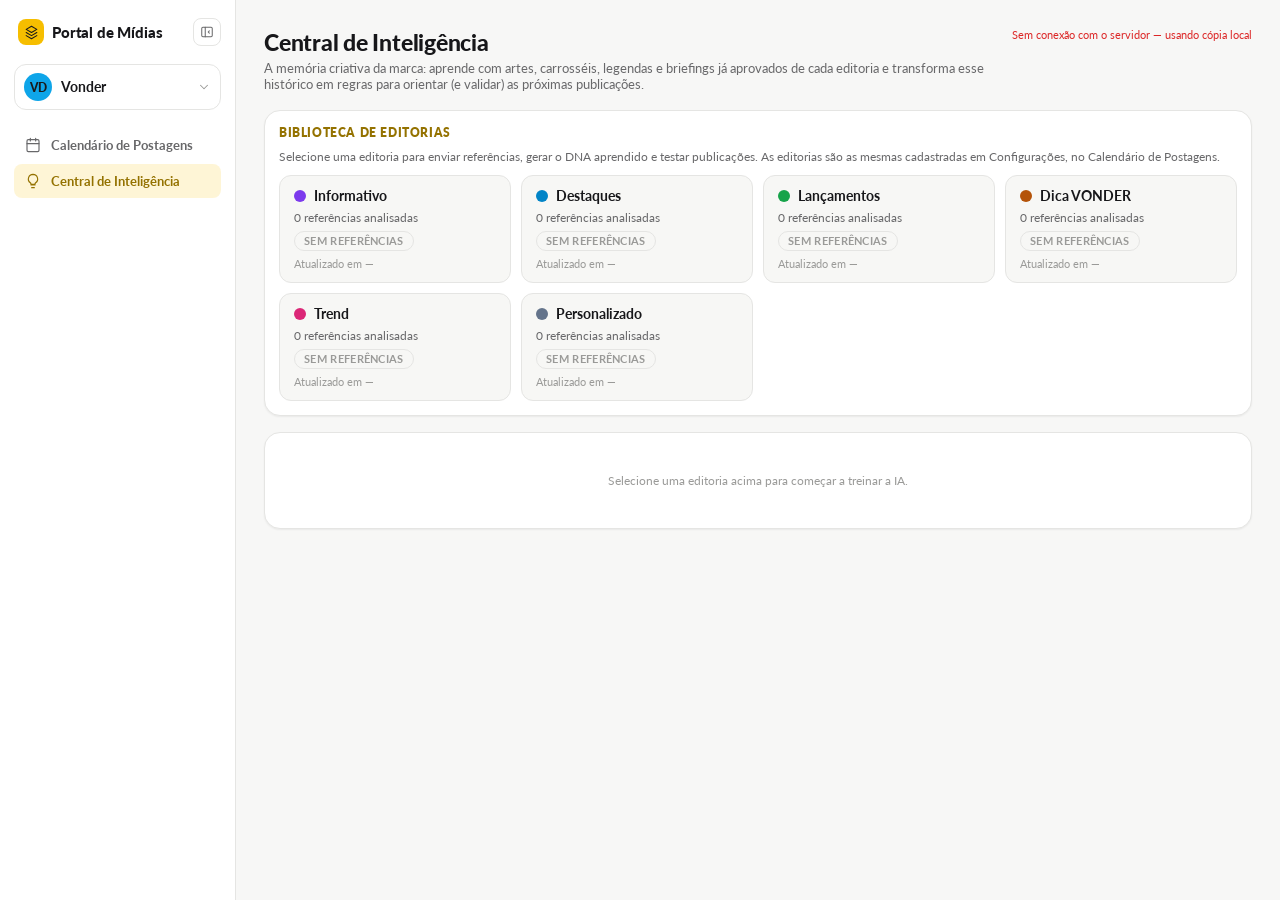
==== intelligence-center.html @ db75c8e6 "Add files via upload" ====
<!doctype html>
<html lang="pt-BR">
<head>
  <meta charset="utf-8" />
  <meta name="viewport" content="width=device-width,initial-scale=1" />
  <title>Central de Inteligência — Calendário de Postagens</title>
  <link rel="preconnect" href="https://fonts.googleapis.com">
  <link rel="preconnect" href="https://fonts.gstatic.com" crossorigin>
  <link href="https://fonts.googleapis.com/css2?family=Lato:ital,wght@0,400;0,700;0,900;1,400&display=swap" rel="stylesheet">
  <link rel="stylesheet" href="styles.css" />
</head>
<body>
  <div class="portal-shell">
    <!-- Menu do portal (navegação entre ferramentas + seletor de marca), montado por portal-shell.js -->
    <aside class="portal-sidebar" id="portalSidebar"></aside>
    <div class="portal-main">
  <div class="container">

    <div class="page-header">
      <div>
        <h1>Central de Inteligência</h1>
        <p class="page-subtitle">A memória criativa da marca: aprende com artes, carrosséis, legendas e briefings já aprovados de cada editoria e transforma esse histórico em regras para orientar (e validar) as próximas publicações.</p>
      </div>
      <div class="page-header-actions">
        <span id="syncStatus" class="sync-status" title="Estado da sincronização com o servidor"></span>
      </div>
    </div>

    <!-- 1. Biblioteca de Editorias -->
    <div class="card" style="margin-bottom:16px">
      <h3 class="fg-label" style="margin:0 0 12px">Biblioteca de Editorias</h3>
      <div class="bg-section-desc" style="margin-bottom:10px">Selecione uma editoria para enviar referências, gerar o DNA aprendido e testar publicações. As editorias são as mesmas cadastradas em Configurações, no Calendário de Postagens.</div>
      <div id="editoriaLibraryGrid" class="intel-editoria-grid"></div>
    </div>

    <!-- Workspace da editoria selecionada: treinamento (2), DNA (3) e validação (5) -->
    <div class="card bg-layout-card">
      <div id="intelWorkspaceEmpty" class="bg-empty" style="padding:40px 16px;text-align:center">Selecione uma editoria acima para começar a treinar a IA.</div>

      <div id="intelWorkspaceBody" style="display:none">
        <div class="intel-workspace-header">
          <h2 id="intelWorkspaceTitle" class="intel-workspace-title"></h2>
          <span id="intelWorkspaceStatus" class="intel-status-pill"></span>
        </div>

        <div class="bg-layout">
          <div class="settings-sidebar" role="tablist">
            <button type="button" class="settings-nav-btn active" data-panel="intelPanelTraining">Área de treinamento</button>
            <button type="button" class="settings-nav-btn" data-panel="intelPanelDna">DNA da editoria</button>
            <button type="button" class="settings-nav-btn" data-panel="intelPanelTest">Testar publicação</button>
          </div>

          <div class="settings-content">

            <!-- 2. Área de treinamento -->
            <div class="settings-panel active" id="intelPanelTraining">

              <div class="form-group">
                <h3 class="fg-label">Artes, carrosséis e vídeos de referência</h3>
                <div class="bg-section-desc">Envie artes finais aprovadas e carrosséis já publicados desta editoria. Marque os padrões que se aplicam a este lote — a IA usa essas marcações (e a proporção da imagem) para identificar as regras visuais.</div>
                <div class="bg-add-form">
                  <div class="bg-add-form-row">
                    <select id="intelVisualFormat">
                      <option value="Feed único">Feed único</option>
                      <option value="Carrossel">Carrossel</option>
                      <option value="Stories">Stories</option>
                      <option value="Reels/Vídeo">Reels/Vídeo</option>
                    </select>
                  </div>
                  <div style="display:flex;gap:8px;flex-wrap:wrap">
                    <label class="chip"><input type="checkbox" id="intelTagRealUse" /> Produto em uso real</label>
                    <label class="chip"><input type="checkbox" id="intelTagLowText" /> Pouco texto na peça</label>
                    <label class="chip"><input type="checkbox" id="intelTagCta" /> CTA visível na arte</label>
                    <label class="chip"><input type="checkbox" id="intelTagRecurring" /> Elemento recorrente (moldura/selo)</label>
                  </div>
                  <label class="icon-picker-upload-btn" id="intelVisualUploadBtn">
                    <span id="intelVisualUploadBtnText">Selecionar imagens/vídeos (pode escolher vários de uma vez)</span>
                    <input type="file" id="intelVisualUploadInput" accept="image/*,video/*" multiple style="display:none" />
                  </label>
                </div>
                <div id="intelVisualsList" class="bg-list"></div>
              </div>

              <div class="form-group">
                <h3 class="fg-label">Legendas utilizadas</h3>
                <div class="bg-section-desc">Cole legendas de publicações já feitas nesta editoria — quanto mais legendas, mais precisos ficam o tom de voz e a estrutura identificados.</div>
                <div class="bg-add-form">
                  <textarea id="intelCaptionInput" rows="3" placeholder="Cole o texto de uma legenda já publicada..."></textarea>
                  <div style="display:flex;justify-content:flex-end"><button type="button" id="intelCaptionAdd" class="btn small">+ Adicionar legenda</button></div>
                </div>
                <div id="intelCaptionsList" class="bg-list"></div>
              </div>

              <div class="form-group">
                <h3 class="fg-label">Briefings anteriores</h3>
                <div class="bg-section-desc">Cole o texto de um briefing já usado e/ou anexe o arquivo (PDF, doc...). Máx. 15 MB por arquivo.</div>
                <div class="bg-add-form">
                  <textarea id="intelBriefingInput" rows="3" placeholder="Cole o texto do briefing (opcional se for só anexar o arquivo)"></textarea>
                  <div style="display:flex;justify-content:space-between;gap:8px;align-items:center">
                    <label class="icon-picker-upload-btn" style="margin:0;flex:1" id="intelBriefingUploadBtn">
                      <span id="intelBriefingUploadBtnText">Anexar arquivo (opcional)</span>
                      <input type="file" id="intelBriefingUploadInput" style="display:none" />
                    </label>
                    <button type="button" id="intelBriefingAdd" class="btn small" style="flex-shrink:0">+ Adicionar briefing</button>
                  </div>
                </div>
                <div id="intelBriefingsList" class="bg-list"></div>
              </div>

              <div class="form-group">
                <h3 class="fg-label">Produtos e campanhas associados</h3>
                <div class="bg-section-desc">Contexto de produtos, linhas ou campanhas que costumam aparecer nesta editoria (opcional — usado só como referência, não entra na análise automática).</div>
                <textarea id="intelProductsNotes" rows="3" placeholder="Ex: Linha Profissional, campanha de lançamento X..."></textarea>
              </div>

              <div style="display:flex;justify-content:flex-end;gap:12px;align-items:center;flex-wrap:wrap">
                <div id="intelAnalyzeHint" style="font-size:11.5px;color:var(--text-faint)"></div>
                <button type="button" id="intelAnalyzeBtn" class="btn">Analisar referências</button>
              </div>

            </div>

            <!-- 3. DNA da Editoria -->
            <div class="settings-panel" id="intelPanelDna">
              <div id="intelDnaEmpty" class="bg-empty">Ainda não analisado. Vá em "Área de treinamento", envie referências e clique em "Analisar referências".</div>
              <div id="intelDnaContent" style="display:none">
                <div style="font-size:11.5px;color:var(--text-faint);margin:-4px 0 14px" id="intelDnaMeta"></div>

                <div class="form-group">
                  <h3 class="fg-label">Regras visuais identificadas</h3>
                  <ul id="intelDnaVisualRules" class="intel-rule-list"></ul>
                </div>
                <div class="form-group">
                  <h3 class="fg-label">Regras de conteúdo identificadas</h3>
                  <ul id="intelDnaContentRules" class="intel-rule-list"></ul>
                </div>
                <div class="form-group">
                  <h3 class="fg-label">Estrutura recomendada</h3>
                  <ol id="intelDnaStructure" class="intel-rule-list intel-rule-list--ordered"></ol>
                </div>
                <div class="form-group">
                  <h3 class="fg-label">Palavras e termos</h3>
                  <div class="bg-quick-insert-row"><span class="bg-quick-insert-label">Recorrentes</span><span id="intelDnaWords"></span></div>
                  <div class="bg-quick-insert-row" style="margin-top:8px"><span class="bg-quick-insert-label">CTAs identificados</span><span id="intelDnaCtas"></span></div>
                </div>
              </div>
            </div>

            <!-- 5. Validação inteligente -->
            <div class="settings-panel" id="intelPanelTest">
              <div class="form-group">
                <h3 class="fg-label">Testar uma publicação</h3>
                <div class="bg-section-desc">Cole um rascunho de título/legenda para ver o quanto ele adere ao DNA já identificado desta editoria.</div>
                <label>Título</label>
                <input type="text" id="intelTestTitle" placeholder="Título da publicação" />
                <label class="field-gap">Texto/legenda</label>
                <textarea id="intelTestCaption" rows="6" placeholder="Cole aqui o texto da publicação a validar"></textarea>
                <div style="display:flex;justify-content:flex-end;margin-top:10px"><button type="button" id="intelTestBtn" class="btn">Analisar publicação</button></div>
              </div>
              <div id="intelTestResult"></div>
            </div>

          </div>
        </div>
      </div>
    </div>

  </div>
    </div>
  </div>

  <script src="portal-shell.js"></script>
  <script src="intelligence-data.js"></script>
  <script src="intelligence-center.js"></script>
</body>
</html>
---- styles.css ----
/* Tokens de design: cores, raios e sombras reutilizados por todos os componentes abaixo */
    :root{
      --bg:#f7f7f6;--card:#ffffff;--muted:#68686a;--accent:#F6BE00;--accent-ink:#1a1a1a;--text:#17171a;
      --border:#e5e5e3;--border-strong:#d3d3d0;--surface-muted:#f7f7f5;--accent-weak:rgba(246,190,0,.16);--text-faint:#9a9a98;
      --white:#ffffff;--accent-hover:#d9a600;--on-accent:#1a1a1a;
      --danger:#dc2626;--danger-bg:#fef2f2;--danger-bg-strong:#fee2e2;--danger-border:#fecaca;
      --success:#16a34a;--success-bg:#f0fdf4;--success-border:#bbf7d0;
      --backdrop:rgba(15,15,13,.5);
      --radius-sm:8px;--radius-md:12px;--radius-lg:16px;
      --shadow-sm:0 1px 2px rgba(15,15,13,.06);--shadow-md:0 6px 16px rgba(15,15,13,.08);--shadow-lg:0 20px 40px rgba(15,15,13,.16);
      --event-shadow:0 1px 3px rgba(15,15,13,.10),0 1px 2px rgba(15,15,13,.06);--event-shadow-hover:0 10px 22px rgba(15,15,13,.14),0 2px 6px rgba(15,15,13,.08);
      --base-font-family:'Lato',Segoe UI,Arial,sans-serif;
      /* altura padrão compartilhada por inputs de texto/data/número, selects, o seletor de cor e
         botões (tamanho normal) — garante que fiquem alinhados quando aparecem lado a lado, como
         em "Nova rede" (campo + cor + Adicionar) */
      --control-h:38px;
    }
    /* Modo escuro: os mesmos tokens, com os fundos claros trocados por tons de preto/cinza
       e o roxo de acento trocado por amarelo (base #F6BE00). Ativado via [data-theme="dark"]
       na tag <html>, alternado pelo botão de tema e persistido pelo JS. */
    :root[data-theme="dark"]{
      --bg:#121214;--card:#1c1d22;--muted:#9aa1ac;--accent:#F6BE00;--accent-ink:#F6BE00;--text:#f1f2f4;
      --border:#2c2d33;--border-strong:#3d3e46;--surface-muted:#202126;--accent-weak:rgba(246,190,0,.16);--text-faint:#6b7280;
      --accent-hover:#d9a600;--on-accent:#1a1a1a;
      --danger:#f87171;--danger-bg:#3a1518;--danger-bg-strong:#4a1a1e;--danger-border:#5c2328;
      --success:#4ade80;--success-bg:#142a1c;--success-border:#1f4b2c;
      --backdrop:rgba(0,0,0,.65);
      --shadow-sm:0 1px 2px rgba(0,0,0,.25);--shadow-md:0 6px 16px rgba(0,0,0,.35);--shadow-lg:0 20px 40px rgba(0,0,0,.5);
      --event-shadow:0 1px 3px rgba(0,0,0,.35),0 1px 2px rgba(0,0,0,.25);--event-shadow-hover:0 10px 24px rgba(0,0,0,.5),0 2px 6px rgba(0,0,0,.35);
    }
    /* Reset global e layout base da página */
    *{box-sizing:border-box}
    body{font-family:var(--base-font-family);background:var(--bg);margin:0;padding:0;color:var(--text);-webkit-font-smoothing:antialiased;transition:background .2s,color .2s}
    .container{max-width:1900px;margin:0 auto}

    /* Shell do portal: sidebar fixa à esquerda (menu de ferramentas + seletor de marca,
       montados por portal-shell.js) + área de conteúdo da ferramenta atual à direita. O
       padding:28px que antes vivia no body agora é do .portal-main, pra sidebar ficar
       encostada nas bordas da janela. */
    .portal-shell{display:flex;align-items:stretch;min-height:100vh}
    .portal-sidebar{width:236px;flex-shrink:0;background:var(--card);border-right:1px solid var(--border);display:flex;flex-direction:column;gap:18px;padding:18px 14px;position:sticky;top:0;height:100vh;overflow-y:auto;transition:width .2s ease,padding .2s ease}
    .portal-main{flex:1;min-width:0;padding:28px}

    .portal-topbar{display:flex;align-items:center;justify-content:space-between;gap:8px}
    .portal-logo{display:flex;align-items:center;gap:8px;padding:0 4px;font-weight:900;font-size:15px;color:var(--text);letter-spacing:-.01em;min-width:0}
    .portal-logo-mark{width:26px;height:26px;border-radius:8px;background:var(--accent);color:var(--on-accent);display:flex;align-items:center;justify-content:center;font-weight:900;font-size:13px;flex-shrink:0}

    /* Navegação entre ferramentas do portal — mesma linguagem visual de .settings-nav-btn
       (usado no menu lateral de Configurações), só que como links <a> em vez de <button> */
    .portal-nav{display:flex;flex-direction:column;gap:2px}
    .portal-nav-item{display:flex;align-items:center;gap:10px;padding:9px 11px;border-radius:var(--radius-sm);color:var(--muted);font-weight:700;font-size:13px;text-decoration:none;transition:background .12s,color .12s}
    .portal-nav-item svg{flex-shrink:0}
    .portal-nav-item:hover{background:var(--surface-muted);color:var(--text)}
    .portal-nav-item.active{background:var(--accent-weak);color:var(--accent-ink)}

    /* Botão de recolher/expandir a sidebar — quadradinho só com ícone, ao lado da logo
       (mesmo estilo compacto do toggle "|←" de referência) */
    .portal-collapse-btn{flex-shrink:0;width:28px;height:28px;padding:0;display:flex;align-items:center;justify-content:center;border:1px solid var(--border);border-radius:var(--radius-sm);background:transparent;color:var(--muted);cursor:pointer;transition:background .12s,color .12s}
    .portal-collapse-btn:hover{background:var(--surface-muted);color:var(--text)}
    .portal-collapse-btn svg{flex-shrink:0}

    /* Seletor de marca: mesmo mecanismo de trigger+popover ancorado no <body> via
       position:fixed que .icon-picker-trigger/.icon-picker-popover já usam — necessário
       porque a sidebar tem overflow-y:auto, que cortaria um popover position:absolute preso nela */
    .portal-brand-trigger{display:flex;align-items:center;gap:9px;width:100%;padding:8px 9px;border:1px solid var(--border);border-radius:var(--radius-md);background:var(--card);cursor:pointer;text-align:left;font-family:inherit;transition:border-color .12s,background .12s}
    .portal-brand-trigger:hover{background:var(--surface-muted)}
    .portal-brand-trigger.open{border-color:var(--accent-ink);box-shadow:0 0 0 2px var(--accent-weak)}
    .portal-brand-dot{width:28px;height:28px;border-radius:50%;flex-shrink:0;display:flex;align-items:center;justify-content:center;font-size:11.5px;font-weight:900;color:var(--on-accent);overflow:hidden}
    .portal-brand-dot img{width:100%;height:100%;object-fit:cover;display:block}
    .portal-brand-trigger-body{flex:1;min-width:0}
    .portal-brand-trigger-name{font-size:13.5px;font-weight:700;color:var(--text);white-space:nowrap;overflow:hidden;text-overflow:ellipsis}
    .portal-brand-trigger-chevron{flex-shrink:0;display:flex;color:var(--text-faint)}

    /* Textos que somem ao recolher a sidebar: em vez de display:none (que troca de estado na
       hora, dessincronizado da largura da sidebar animando), encolhem/desaparecem juntos com
       a mesma duração — sem isso o texto "pipocava" largo antes do menu terminar de encolher */
    .portal-logo-text,
    .portal-nav-item span,
    .portal-brand-trigger-body,
    .portal-brand-trigger-chevron{
      overflow:hidden;white-space:nowrap;max-width:170px;opacity:1;
      transition:max-width .2s ease,opacity .12s ease;
    }

    .portal-brand-popover{position:fixed;background:var(--card);border:1px solid var(--border);border-radius:var(--radius-md);box-shadow:var(--shadow-lg);padding:8px;width:250px;z-index:200;max-height:70vh;overflow-y:auto}
    .portal-brand-row{display:flex;align-items:center;gap:9px;padding:7px 8px;border-radius:var(--radius-sm);cursor:pointer}
    .portal-brand-row:hover{background:var(--surface-muted)}
    .portal-brand-row.active{background:var(--accent-weak)}
    .portal-brand-row .portal-brand-dot{width:24px;height:24px;font-size:10px}
    .portal-brand-row-name{flex:1;min-width:0;font-size:12.5px;font-weight:700;color:var(--text);white-space:nowrap;overflow:hidden;text-overflow:ellipsis}
    .portal-brand-row-edit{flex-shrink:0;width:24px;height:24px;border:0;background:transparent;color:var(--text-faint);border-radius:6px;cursor:pointer;display:flex;align-items:center;justify-content:center}
    .portal-brand-row-edit:hover{background:var(--card);color:var(--text)}
    .portal-brand-edit-fields{display:flex;align-items:center;gap:6px;padding:6px 8px}
    .portal-brand-edit-fields input[type=text]{flex:1;height:30px;padding:0 8px;font-size:12.5px}
    .pb-edit-photo{flex-shrink:0;cursor:pointer;display:block}
    .pb-edit-photo .portal-brand-dot{width:30px;height:30px;font-size:11px}
    .portal-brand-divider{height:1px;background:var(--border);margin:6px 2px}
    .portal-brand-add{display:flex;align-items:center;gap:8px;width:100%;padding:8px;border:0;background:transparent;color:var(--accent-ink);font-weight:700;font-size:12.5px;border-radius:var(--radius-sm);cursor:pointer;font-family:inherit}
    .portal-brand-add:hover{background:var(--accent-weak)}

    /* Upload de foto de perfil no modal "Nova marca" */
    .portal-brand-photo-upload{display:flex;align-items:center;gap:10px;padding:8px 10px;border:1px dashed var(--border-strong);border-radius:var(--radius-sm);cursor:pointer;font-size:12.5px;font-weight:700;color:var(--muted);transition:background .12s,border-color .12s}
    .portal-brand-photo-upload:hover{background:var(--surface-muted);border-color:var(--accent-ink)}
    .portal-brand-photo-preview{width:36px;height:36px;border-radius:50%;flex-shrink:0;background:var(--surface-muted);display:flex;align-items:center;justify-content:center;overflow:hidden;color:var(--text-faint)}
    .portal-brand-photo-preview img{width:100%;height:100%;object-fit:cover;display:block}

    /* Sidebar recolhida: tanto via botão manual (.collapsed, alternado por portal-shell.js e
       persistido) quanto automaticamente em telas estreitas (media query abaixo). O topbar
       (logo + botão de recolher) empilha na vertical pra caber nos 72px de largura. */
    .portal-sidebar.collapsed{width:72px;padding:14px 10px}
    .portal-sidebar.collapsed .portal-topbar{flex-direction:column;gap:10px}
    .portal-sidebar.collapsed .portal-logo-text,
    .portal-sidebar.collapsed .portal-nav-item span,
    .portal-sidebar.collapsed .portal-brand-trigger-body,
    .portal-sidebar.collapsed .portal-brand-trigger-chevron{max-width:0;opacity:0;transition:max-width .2s ease,opacity .08s ease}
    /* o "gap" do flex ainda reserva espaço ao redor de um filho escondido via max-width:0 —
       sem zerar o gap aqui, o ícone visível (logo/avatar) fica puxado pra esquerda, fora do
       centro real da coluna de ícones, e cada linha desalinha numa medida diferente */
    .portal-sidebar.collapsed .portal-logo{gap:0}
    .portal-sidebar.collapsed .portal-nav-item{justify-content:center;gap:0}
    .portal-sidebar.collapsed .portal-brand-trigger{width:auto;margin:0 auto;justify-content:center;gap:0;padding:5px;border-color:transparent;background:transparent}
    .portal-sidebar.collapsed .portal-brand-trigger:hover{background:var(--surface-muted)}

    @media (max-width:760px){
      .portal-sidebar{width:72px;padding:14px 10px}
      .portal-topbar{flex-direction:column;gap:10px}
      .portal-logo-text,.portal-nav-item span,.portal-brand-trigger-body,.portal-brand-trigger-chevron{max-width:0;opacity:0}
      .portal-logo{gap:0}
      .portal-nav-item{justify-content:center;gap:0}
      .portal-brand-trigger{width:auto;margin:0 auto;justify-content:center;gap:0;padding:5px;border-color:transparent;background:transparent}
      .portal-brand-trigger:hover{background:var(--surface-muted)}
    }

    /* Escala tipográfica do site — sempre usar a tag semântica correspondente ao nível:
       H1 · título da página (só existe um, no topo) — 23px/900
       H2 · título de modal (Filtros, Configurações, Editar postagem...) — 17px/900
       H3 · título de seção dentro de um modal (ex: "Publicação", "Redes sociais" no
            formulário de postagem) — discreto e em caixa alta, mas com peso suficiente
            pra se destacar dos labels de campo comuns
       H4 · reservado para um 4º nível (subtítulo dentro de uma seção), ainda sem uso hoje —
            definido aqui pra já nascer consistente quando alguma tela precisar dele */
    h1,h2,h3,h4{margin:0;font-family:'Lato',sans-serif;color:var(--text)}
    h1{font-size:23px;font-weight:900;letter-spacing:-.01em}
    h2{font-size:17px;font-weight:900;letter-spacing:-.005em}
    h3{font-size:12px;font-weight:800;text-transform:uppercase;letter-spacing:.05em;color:var(--accent-ink)}
    h4{font-size:11px;font-weight:700;text-transform:uppercase;letter-spacing:.04em;color:var(--text-faint)}

    /* Cabeçalho da página: título + ações "Buscar"/"Configurações"/"Nova postagem" */
    .page-header{display:flex;align-items:flex-start;justify-content:space-between;gap:16px;margin-bottom:18px}
    .page-header h1{margin:0 0 4px}
    .page-subtitle{margin:0;font-size:13px;color:var(--muted)}
    .page-header-actions{display:flex;gap:10px;align-items:center;flex-shrink:0}

    /* Busca de postagens (lupa no cabeçalho): em repouso é só o botão-lupa; ao abrir, ela vira uma
       barra grande que cresce pro espaço vazio do cabeçalho (entre o título e os botões), sem
       empurrar ou esconder Configurações/Nova postagem, que continuam no lugar de sempre. */
    .search-wrap{position:relative;flex-shrink:0}
    .page-header-actions.search-active{flex:1;min-width:0}
    .page-header-actions.search-active .search-wrap{flex:1;min-width:0}
    .search-toggle-btn{display:flex}
    .search-active .search-toggle-btn{display:none}
    .search-bar{display:none;align-items:center;gap:8px;height:var(--control-h);padding:0 6px 0 4px;border:1px solid var(--border);border-radius:var(--radius-sm);background:var(--card);transition:border-color .12s,box-shadow .12s}
    .search-active .search-bar{display:flex}
    .search-bar:focus-within{border-color:var(--accent-ink);box-shadow:0 0 0 3px var(--accent-weak)}
    .search-bar input{flex:1;height:auto;padding:0;border:0;background:transparent}
    .search-bar input:focus{outline:none;box-shadow:none}
    .search-bar-icon{display:flex;align-items:center;justify-content:center;color:var(--text-faint);flex-shrink:0}
    .search-results{display:none;flex-direction:column;gap:2px;position:absolute;top:calc(100% + 6px);left:0;right:0;background:var(--card);border:1px solid var(--border);border-radius:var(--radius-md);box-shadow:var(--shadow-lg);padding:6px;max-height:360px;overflow-y:auto;z-index:45}
    .search-active .search-results.open{display:flex}
    .search-result-row{display:flex;align-items:center;gap:9px;padding:7px 8px;border-radius:var(--radius-sm);cursor:pointer;transition:background .12s}
    .search-result-row:hover{background:var(--surface-muted)}
    .search-result-nets{display:flex;align-items:center;gap:2px;flex-shrink:0}
    .search-result-nets .net-icon-img,.search-result-nets svg{width:15px;height:15px;border-radius:50%}
    .search-result-body{flex:1;min-width:0;display:flex;align-items:baseline;gap:8px}
    .search-result-title{flex:1;min-width:0;font-size:12.5px;font-weight:700;color:var(--text);white-space:nowrap;overflow:hidden;text-overflow:ellipsis}
    .search-result-meta{flex-shrink:0;font-size:11px;color:var(--muted);white-space:nowrap}
    .search-empty,.search-hint{padding:16px 4px;text-align:center;font-size:12px;color:var(--text-faint)}

    /* Superfície de cartão genérica, reaproveitada pela toolbar, pelo card de sugestão e pelos grupos da lista */
    .card{background:var(--card);border:1px solid var(--border);border-radius:var(--radius-lg);padding:14px;box-shadow:var(--shadow-sm)}

    /* Campos de formulário compartilhados por todos os modais (criar/editar postagem, filtros, edição em lote, configurações) */
    label{font-size:12px;color:var(--muted);display:block;margin-bottom:6px}
    /* input:not([type]) cobre campos de texto sem o atributo type explícito no HTML (o navegador já
       trata como texto, mas o seletor [type=text] só bate se o atributo estiver presente) */
    input[type=text],input:not([type]),input[type=date],input[type=number],select,textarea{width:100%;padding:9px 10px;border:1px solid var(--border);border-radius:var(--radius-sm);font-size:14px;font-family:inherit;background:var(--card);color:var(--text);transition:border-color .12s,box-shadow .12s}
    /* controles de uma linha só (não o textarea, que precisa crescer em altura) ficam todos com a mesma altura */
    input[type=text],input:not([type]),input[type=date],input[type=number],select{height:var(--control-h);padding:0 10px}
    input[type=color]{border:1px solid var(--border);border-radius:var(--radius-sm);height:var(--control-h);padding:2px;width:44px;cursor:pointer;flex-shrink:0}
    input:focus,select:focus,textarea:focus{outline:none;border-color:var(--accent-ink);box-shadow:0 0 0 3px var(--accent-weak)}

    /* Botões — altura igual à dos campos de texto/select/cor, para ficarem alinhados quando lado a lado */
    .btn{height:var(--control-h);display:inline-flex;align-items:center;justify-content:center;gap:6px;flex-shrink:0;background:var(--accent);color:var(--on-accent);padding:0 14px;border-radius:var(--radius-sm);border:0;cursor:pointer;font-weight:700;font-size:13px;transition:background .12s,transform .06s,box-shadow .12s;font-family:inherit}
    .btn svg{flex-shrink:0}
    .btn:hover{background:var(--accent-hover);box-shadow:var(--shadow-sm)}
    .btn:active{transform:translateY(1px)}
    .btn.ghost{background:var(--card);color:var(--text);border:1px solid var(--border);font-weight:700}
    .btn.ghost:hover{background:var(--surface-muted);border-color:var(--border-strong)}
    /* variante "small", usada tanto para botões compactos com texto (Cancelar, Aplicar) quanto para
       ícones soltos (✕ de remover) — ambas as classes .btn.small e .btn.ghost.small compartilham a
       mesma altura reduzida, para não desalinhar quando aparecem juntas numa mesma linha */
    .btn.ghost.small,.btn.small{height:28px;padding:0 10px;font-size:12px}
    .btn.ghost.btn--active{background:var(--accent-weak);color:var(--accent-ink);border-color:var(--accent-ink)}
    .btn.ghost.danger{color:var(--danger);border-color:var(--danger-border)}
    .btn.ghost.danger:hover{background:var(--danger-bg);border-color:var(--danger)}
    .btn-icon{width:32px;height:32px;border-radius:var(--radius-sm);border:1px solid var(--border);background:var(--card);color:var(--muted);font-size:16px;cursor:pointer;display:flex;align-items:center;justify-content:center;transition:background .12s,color .12s,border-color .12s}
    .btn-icon:hover{background:var(--surface-muted);color:var(--text);border-color:var(--border-strong)}

    /* Barra de ferramentas: navegação de mês, alternância de visão, abas de canal e botões de ação acima da grade */
    .toolbar-card{margin-top:0;padding:14px}
    .toolbar-row{display:flex;align-items:center;gap:10px;flex-wrap:wrap}
    .toolbar-row + .toolbar-row{margin-top:10px}
    .toolbar-spacer{flex:1}
    .month-nav{display:flex;align-items:center;gap:8px}
    .month-label-wrap{position:relative}
    .month-label{min-width:160px;text-align:center;font-weight:700;font-size:14px;background:transparent;border:1px solid transparent;color:var(--text);font-family:inherit;cursor:pointer;padding:5px 8px;border-radius:var(--radius-sm);display:inline-flex;align-items:center;justify-content:center;gap:4px;transition:background .12s,border-color .12s}
    .month-label:hover{background:var(--surface-muted)}
    /* enquanto o popover de mês está aberto, o rótulo (agora mostrando só o ano) fica com uma caixa ativa,
       como um campo em foco — sinaliza que as setas ‹ › do cabeçalho agora navegam por ano */
    .month-label[aria-expanded="true"]{border-color:var(--accent-ink);background:var(--card)}
    .month-label-caret{font-size:10px;color:var(--muted);transition:transform .15s}
    .month-label[aria-expanded="true"] .month-label-caret{transform:rotate(180deg)}
    .ai-info{font-size:12.5px;color:var(--muted);background:var(--surface-muted);border:1px solid var(--border);padding:6px 12px;border-radius:var(--radius-sm);cursor:pointer;font-family:inherit;transition:background .12s,border-color .12s}
    .ai-info:hover{background:var(--card);border-color:var(--border-strong);color:var(--text)}

    /* Dropdown do resumo do mês: ancorado logo abaixo do botão de contagem da toolbar, com um
       alternador (Tipo/Editoria/Rede) e uma lista simples de nome + contagem por categoria */
    .ai-summary-wrap{position:relative}
    .month-summary-dropdown{position:absolute;top:calc(100% + 6px);right:0;background:var(--card);border:1px solid var(--border);border-radius:var(--radius-md);box-shadow:var(--shadow-lg);padding:14px;width:260px;z-index:40;display:none}
    .month-summary-dropdown.open{display:block}
    .month-summary-dropdown-title{font-size:12px;font-weight:700;color:var(--text);margin-bottom:10px}
    .ms-list{display:flex;flex-direction:column;gap:9px;margin-top:12px}
    .ms-row{display:flex;align-items:center;justify-content:space-between;gap:10px;font-size:12.5px}
    .ms-row-label{display:flex;align-items:center;gap:7px;font-weight:600;color:var(--text);overflow:hidden;text-overflow:ellipsis;white-space:nowrap;min-width:0}
    .ms-row-count{flex:0 0 auto;font-weight:700;color:var(--muted)}

    /* Popover de seleção rápida de mês dentro do ano, ancorado abaixo do rótulo (que mostra o ano
       enquanto o popover está aberto). Não tem navegação de ano própria — reaproveita as setas ‹ › do cabeçalho. */
    .month-year-picker{position:absolute;top:calc(100% + 6px);left:50%;transform:translateX(-50%);background:var(--card);border:1px solid var(--border);border-radius:var(--radius-md);box-shadow:var(--shadow-lg);padding:12px;width:240px;z-index:40;display:none}
    .month-year-picker.open{display:block}
    .myp-months{display:grid;grid-template-columns:repeat(3,1fr);gap:6px}
    .myp-month{border:0;background:transparent;color:var(--text);font-size:12.5px;font-weight:700;padding:9px 4px;border-radius:var(--radius-sm);cursor:pointer;text-align:center;transition:background .12s,color .12s}
    .myp-month:hover{background:var(--surface-muted)}
    .myp-month.past{color:var(--text-faint);font-weight:400}
    .myp-month.current{outline:1px solid var(--accent);outline-offset:-1px}
    .myp-month.selected{background:var(--accent);color:var(--on-accent)}

    /* Indicador de sincronização com o servidor (api.php) — texto discreto que só some
       quando vazio; "ok" e "warn" mudam a cor pro estado atual */
    .sync-status{font-size:11px;color:var(--text-faint);white-space:nowrap}
    .sync-status:empty{display:none}
    .sync-status.ok{color:var(--success)}
    .sync-status.warn{color:var(--danger)}

    /* Alternador de visão (Mês / Lista) */
    .view-toggle{display:flex;background:var(--surface-muted);border:1px solid var(--border);border-radius:10px;padding:3px;gap:2px}
    .view-toggle button{border:0;background:transparent;padding:6px 14px;border-radius:8px;font-size:12.5px;font-weight:700;color:var(--muted);cursor:pointer;font-family:inherit;transition:background .12s,color .12s}
    .view-toggle button.active{background:var(--card);color:var(--accent-ink);box-shadow:var(--shadow-sm)}

    /* Abas de canal (Todas, Instagram, Twitter...), geradas dinamicamente pelo JS.
       "Todas" fica como pill de texto; as redes viram círculos só com o ícone, do mesmo
       tamanho/altura da pill pra alinhar. Rede não selecionada fica em P&B (grayscale);
       ao selecionar "Todas" (classe .all-active no container), todas ficam coloridas. */
    .tabs{display:flex;align-items:center;gap:6px;flex-wrap:wrap}
    #tabs button{border-radius:var(--radius-sm);padding:6px 13px;font-size:12.5px;height:30px}
    #tabs button.icon-only{position:relative;width:30px;height:30px;padding:0;display:inline-flex;align-items:center;justify-content:center;border-radius:50%;background:transparent;border:0}
    /* X pequeno que aparece sobre o ícone quando aquela rede está selecionada (seleção múltipla) —
       puramente indicativo: o clique continua indo pro botão inteiro, que já alterna a seleção */
    .tab-remove{display:none;position:absolute;top:-3px;right:-3px;width:14px;height:14px;border-radius:50%;background:var(--accent-ink);color:var(--card);align-items:center;justify-content:center;font-size:10px;line-height:1;border:1.5px solid var(--card);pointer-events:none}
    #tabs button.icon-only:not(.ghost) .tab-remove{display:flex}
    #tabs button.icon-only:hover{box-shadow:0 0 0 2px var(--surface-muted)}
    #tabs button.icon-only:not(.ghost){box-shadow:0 0 0 2px var(--accent-ink)}
    #tabs button.icon-only .net-icon-img,
    #tabs button.icon-only svg{width:30px;height:30px;border-radius:50%}
    #tabs button.icon-only .dot{width:30px;height:30px;border-radius:50%}
    #tabs button.icon-only.ghost .net-icon-img,
    #tabs button.icon-only.ghost svg{filter:grayscale(1);opacity:.5;transition:filter .15s,opacity .15s}
    #tabs button.icon-only.ghost:hover .net-icon-img,
    #tabs button.icon-only.ghost:hover svg{opacity:.8}
    #tabs.all-active button.icon-only.ghost .net-icon-img,
    #tabs.all-active button.icon-only.ghost svg{filter:none;opacity:1}

    /* Filtro rápido de status na toolbar (ícone + cor + nome, clique alterna) — permite escanear
       o mês por etapa sem abrir o modal de Filtros, na mesma linha em que os cards já aparecem */
    .status-filter-label{font-size:11px;font-weight:700;color:var(--text-faint);text-transform:uppercase;letter-spacing:.05em;flex-shrink:0}
    .status-filter-row{display:flex;gap:6px;flex-wrap:wrap}
    .status-filter-chip{display:inline-flex;align-items:center;gap:5px;padding:5px 11px 5px 9px;border-radius:var(--radius-sm);border:1px solid var(--border);background:var(--card);font-size:12px;font-weight:700;color:var(--muted);cursor:pointer;user-select:none;transition:background .12s,border-color .12s,color .12s}
    .status-filter-chip:hover{border-color:var(--border-strong);color:var(--text)}
    .status-filter-chip svg{width:13px;height:13px;flex-shrink:0}
    .status-filter-chip.active{background:var(--st-weak,var(--accent-weak));border-color:var(--st-color,var(--accent-ink));color:var(--st-color,var(--accent-ink))}

    /* Chips (pílulas de rádio/checkbox usadas em vários modais) */
    .chip{display:inline-flex;align-items:center;gap:6px;padding:6px 11px;border-radius:var(--radius-sm);border:1px solid var(--border);background:var(--card);font-size:12.5px;cursor:pointer;user-select:none;transition:background .12s,border-color .12s,color .12s;color:var(--text)}
    .chip:hover{border-color:var(--border-strong)}
    .chip input{margin:0}
    .chip:has(input:checked){background:var(--accent-weak);border-color:var(--accent-ink);color:var(--accent-ink);font-weight:700}
    .chip button{margin-left:2px;padding:3px 6px;font-size:11px;border-radius:8px}
    .dot{display:inline-block;width:8px;height:8px;border-radius:50%;flex-shrink:0}

    /* Seleção de redes sociais no modal de postagem: mesmo padrão de círculo só-ícone das
       abas de canal no topo (ver #tabs button.icon-only acima) — sem borda, sem texto. Rede
       não marcada fica em P&B (grayscale); ao marcar, ganha cor cheia + anel de destaque. */
    .chip-net{position:relative;width:32px;height:32px;display:inline-flex;align-items:center;justify-content:center;border-radius:50%;cursor:pointer;user-select:none}
    .chip-net input{position:absolute;inset:0;margin:0;opacity:0;cursor:pointer}
    .chip-net .net-icon-img,.chip-net svg{width:32px;height:32px;border-radius:50%;filter:grayscale(1);opacity:.5;transition:filter .15s,opacity .15s,box-shadow .15s}
    .chip-net .dot{width:32px;height:32px;opacity:.5;transition:opacity .15s,box-shadow .15s}
    .chip-net:hover .net-icon-img,.chip-net:hover svg,.chip-net:hover .dot{opacity:.8}
    .chip-net:has(input:checked) .net-icon-img,.chip-net:has(input:checked) svg{filter:none;opacity:1;box-shadow:0 0 0 2px var(--accent-ink)}
    .chip-net:has(input:checked) .dot{opacity:1;box-shadow:0 0 0 2px var(--accent-ink)}

    /* Formato do modal de criar/editar postagem: um grupo por rede social selecionada, cada
       formato com o nome e, como subtexto, as dimensões em pixels */
    .format-net-group{display:flex;flex-direction:column;gap:6px}
    .format-net-group + .format-net-group{margin-top:12px}
    .format-net-group-label{display:flex;align-items:center;gap:5px;font-size:10.5px;font-weight:700;color:var(--text-faint);text-transform:uppercase;letter-spacing:.04em}
    /* largura fixa baseada em 3 colunas por linha (não usa 1fr) — se não, um grupo com só
       1 ou 2 formatos esticaria o(s) chip(s) pra preencher a linha toda */
    .format-net-group-chips{display:grid;grid-template-columns:repeat(auto-fill,minmax(0,calc((100% - 16px)/3)));gap:8px}
    .format-chip{display:flex;align-items:flex-start;gap:7px;padding:7px 11px;border-radius:12px;border:1px solid var(--border);background:var(--card);cursor:pointer;user-select:none;transition:background .12s,border-color .12s,color .12s}
    .format-chip:hover{border-color:var(--border-strong)}
    .format-chip:has(input:checked){background:var(--accent-weak);border-color:var(--accent-ink);color:var(--accent-ink)}
    .format-chip input{margin:2px 0 0}
    .format-chip-icon{display:inline-flex;align-items:center;margin-top:1px}
    .format-chip-body{display:flex;flex-direction:column;gap:1px;line-height:1.25}
    .format-chip-name{font-size:12.5px;font-weight:700;color:var(--text)}
    .format-chip:has(input:checked) .format-chip-name{color:var(--accent-ink)}
    .format-chip-dims{font-size:10.5px;font-weight:400;color:var(--muted)}
    .format-chip:has(input:checked) .format-chip-dims{color:var(--accent-ink);opacity:.75}

    /* Cabeçalho de dias da semana + grade do calendário mensal */
    .weekday-header{display:grid;grid-template-columns:repeat(7,1fr);gap:14px;margin-top:16px}
    .weekday-header div{font-size:11px;font-weight:700;text-transform:uppercase;letter-spacing:.05em;color:var(--text-faint);padding-left:6px}
    /* cada linha (semana) cresce com o conteúdo: uma semana vazia fica baixa (só o mínimo de
       110px), uma semana com cards cresce pra caber — em vez de toda semana ter a mesma altura
       fixa, o que deixava muito espaço vazio nas semanas sem postagem */
    .grid-month{display:grid;grid-template-columns:repeat(7,1fr);gap:14px;margin-top:8px;grid-auto-rows:minmax(110px,auto)}
    /* min-height:0 permite que o item de grid encolha até o mínimo da linha (110px) mesmo sem
       conteúdo; overflow:hidden continua como rede de segurança para o raro caso de um card
       individual ultrapassar a altura da célula (o badge "+N" já cuida do excesso de cards) */
    /* a transição de "height" só entra em ação quando o JS anima a troca de altura (ao mover um
       card pra outro dia, ver render() em app.js) — em uso normal a célula segue esticada pela
       grade (height:auto), sem valor inline, então nada dispara a transição à toa */
    .day{background:var(--card);border:1px solid var(--border);border-radius:var(--radius-md);padding:10px;position:relative;display:flex;flex-direction:column;min-height:0;overflow:hidden;transition:border-color .15s,box-shadow .15s,height .32s cubic-bezier(.2,.9,.2,1)}
    .day:hover{border-color:var(--border-strong);box-shadow:var(--shadow-sm)}
    .day.empty{background:transparent;border:1px dashed var(--border);box-shadow:none}
    /* dia de hoje: contorno na cor de destaque em vez de --accent-ink (que rendia um marrom
       escuro esquisito ao lado do halo amarelo) — agora borda e halo usam o mesmo amarelo,
       ficando coerentes com a bolinha da data logo abaixo */
    .day.today{border:2px solid var(--accent);box-shadow:0 0 0 3px var(--accent-weak)}
    .day-head{display:flex;align-items:center;justify-content:space-between;gap:6px}
    /* data em destaque — maior e mais peso, pra ser a primeira coisa que o olho pega na célula */
    .day .date{box-sizing:border-box;font-size:16px;line-height:1;font-weight:900;color:var(--text);width:27px;height:27px;min-width:27px;min-height:27px;max-width:27px;max-height:27px;border-radius:50%;display:flex;align-items:center;justify-content:center;flex-shrink:0}
    .day.today .date{background:var(--accent);color:var(--on-accent)}
    /* contador "x/y" fica discreto (opacidade reduzida) pra não competir com a data */
    .day-count{font-size:10.5px;font-weight:700;padding:2px 8px;border-radius:var(--radius-sm);background:var(--surface-muted);color:var(--muted);border:1px solid var(--border);white-space:nowrap;opacity:.55;transition:opacity .12s}
    .day:hover .day-count{opacity:.85}
    .day-count.low{background:var(--danger-bg);color:var(--danger);border-color:var(--danger-border)}
    .day-count.ok{background:var(--success-bg);color:var(--success);border-color:var(--success-border)}
    .posts{margin-top:8px;flex:1;overflow:hidden;position:relative;display:flex;flex-direction:column}
    .more-badge{position:absolute;right:8px;bottom:8px;background:var(--card);border-radius:var(--radius-sm);padding:3px 9px;border:1px solid var(--border);font-size:11px;font-weight:700;color:var(--accent-ink);box-shadow:var(--shadow-sm);cursor:pointer}
    .more-badge:hover{background:var(--accent-weak)}

    /* Visão em semana: 7 colunas (Dom→Sáb), só com as postagens daquela semana — reaproveita a
       célula .day (fundo, borda, hoje/data em destaque) mas sem o limite de 3 cards + "+N" do mês:
       aqui a coluna cresce com o conteúdo, então mostra tudo (ver render() em app.js). */
    .week-view{margin-top:16px}
    .grid-week{display:grid;grid-template-columns:repeat(7,1fr);gap:14px;align-items:start}
    .week-day{overflow:visible;min-height:160px}
    .week-day-head{display:flex;flex-direction:column;gap:6px}
    /* label + contador "x/y" na mesma linha, contador encostado na direita — igual ao mês, onde
       ele fica no canto superior direito da célula em vez de embaixo da data */
    .week-day-top-row{display:flex;align-items:center;justify-content:space-between;gap:6px}
    .week-day-label{font-size:11px;font-weight:700;text-transform:uppercase;letter-spacing:.05em;color:var(--text-faint)}
    .week-day .posts{overflow:visible}
    .week-day-add{border:0;background:transparent;color:var(--muted);font-size:12px;font-weight:700;text-align:left;padding:6px 4px;margin-top:2px;border-radius:var(--radius-sm);cursor:pointer;font-family:inherit;transition:background .12s,color .12s}
    .week-day-add:hover{background:var(--surface-muted);color:var(--text)}
    @media (max-width:1000px){.grid-week{grid-template-columns:repeat(2,1fr)}}

    /* Cartão de postagem (evento) dentro de uma célula do calendário */
    .event{position:relative;display:flex;background:var(--card);border:1px solid var(--border);border-radius:9px;padding:6px 8px 6px 10px;margin-bottom:5px;box-shadow:var(--event-shadow);cursor:grab;overflow:hidden;transition:box-shadow .15s,border-color .15s,transform .15s}
    .event:hover{box-shadow:var(--event-shadow-hover);border-color:var(--border-strong);transform:translateY(-2px)}
    .event[draggable="true"]{transition:transform .22s cubic-bezier(.2,.8,.2,1),opacity .18s,box-shadow .15s,border-color .15s}
    .event.dragging{opacity:0.5;transform:scale(.98)}
    .event.moving{transition:transform .36s cubic-bezier(.2,.9,.2,1)}
    .event-bar{position:absolute;left:0;top:0;bottom:0;width:3px}
    .event-body{flex:1;min-width:0;padding-left:3px}
    .event-eyebrow{font-size:9.5px;font-weight:700;text-transform:uppercase;letter-spacing:.04em;line-height:1.2;margin-bottom:5px;white-space:nowrap;overflow:hidden;text-overflow:ellipsis}
    .event-title{font-weight:700;font-size:12.5px;color:var(--text);line-height:1.3;margin-bottom:5px}
    .event-subtitle{font-size:10.5px;color:var(--muted)}
    .event-nets{display:flex;flex-wrap:wrap;align-items:center;gap:5px;margin-bottom:8px}
    .event-net-icon{display:inline-flex;align-items:center}
    .select-checkbox{position:absolute;top:6px;right:6px;width:16px;height:16px;margin:0;z-index:5}

    /* Menu "⋮" de ações do card (duplicar/excluir), no card do calendário e na linha da lista */
    .event-menu-btn{position:absolute;top:2px;right:2px;width:20px;height:20px;border:none;background:transparent;color:var(--text-faint);cursor:pointer;border-radius:6px;font-size:14px;line-height:1;display:flex;align-items:center;justify-content:center;z-index:6;font-family:inherit}
    .event-menu-btn:hover{background:var(--surface-muted);color:var(--text)}
    .list-row-menu-btn{align-self:center;border:none;background:transparent;color:var(--text-faint);cursor:pointer;border-radius:6px;width:24px;height:24px;font-size:15px;line-height:1;display:flex;align-items:center;justify-content:center;flex-shrink:0;font-family:inherit}
    .list-row-menu-btn:hover{background:var(--card);color:var(--text)}
    /* position:fixed e reposicionado via JS a cada abertura — se nascesse dentro do card
       (que tem overflow:hidden para arredondar cantos), o menu seria cortado */
    .event-menu{position:fixed;background:var(--card);border:1px solid var(--border);border-radius:var(--radius-sm);box-shadow:var(--shadow-md);z-index:1000;display:none;flex-direction:column;min-width:130px;overflow:hidden}
    .event-menu.open{display:flex}
    .event-menu button{background:none;border:none;text-align:left;padding:8px 11px;font-size:12.5px;color:var(--text);cursor:pointer;font-family:inherit}
    .event-menu button:hover{background:var(--surface-muted)}
    .event-menu button.danger{color:var(--danger)}

    /* Destaque visual da célula quando um card está sendo arrastado sobre ela */
    .day.drag-over{outline:2px dashed var(--accent);outline-offset:-2px;border-radius:var(--radius-md)}

    /* Indicador de posição ao arrastar um card/linha para reordenar dentro do mesmo dia */
    .event.drop-before,.list-row.drop-before{box-shadow:inset 0 2px 0 0 var(--accent)}
    .event.drop-after,.list-row.drop-after{box-shadow:inset 0 -2px 0 0 var(--accent)}

    /* Layout responsivo: grade de 7 colunas vira 2 colunas em telas estreitas */
    @media (max-width:1000px){.grid-month,.weekday-header{grid-template-columns:repeat(2,1fr)}}

    /* Visão em lista (alternativa ao calendário mensal), agrupada por dia */
    .list-view{margin-top:10px;display:flex;flex-direction:column;gap:16px}
    .list-group{background:var(--card);border:1px solid var(--border);border-radius:var(--radius-md);overflow:hidden}
    .list-date{display:flex;align-items:baseline;gap:8px;padding:10px 14px;background:var(--surface-muted);border-bottom:1px solid var(--border)}
    .list-date-num{font-weight:700;font-size:14px;color:var(--text)}
    .list-date-dow{font-size:12px;color:var(--muted);text-transform:capitalize}
    .list-date.today .list-date-num{color:var(--accent-ink)}
    .today-badge{margin-left:auto;background:var(--accent);color:var(--on-accent);font-size:10px;font-weight:700;padding:2px 9px;border-radius:var(--radius-sm)}
    .list-row{position:relative;display:flex;align-items:flex-start;gap:12px;padding:10px 14px;border-bottom:1px solid var(--border);cursor:pointer;transition:background .12s}
    .list-row:last-child{border-bottom:none}
    .list-row:hover{background:var(--surface-muted)}
    .list-row.dragging{opacity:0.5}
    .list-row-bar{width:4px;align-self:stretch;border-radius:4px;flex-shrink:0}
    .drag-handle{cursor:grab;color:var(--text-faint);font-size:14px;flex-shrink:0;line-height:1;display:inline-flex;align-items:center;margin-top:2px}
    .list-row-body{flex:1;min-width:0;display:flex;flex-direction:column;gap:5px}
    .list-row-eyebrow{font-size:9.5px;font-weight:700;text-transform:uppercase;letter-spacing:.04em}
    .list-row-title{font-weight:700;font-size:13px;color:var(--text)}
    .list-row-subtitle{font-size:11px;color:var(--muted)}
    .list-row-nets{display:flex;flex-wrap:wrap;align-items:center;gap:5px}
    .list-empty{padding:44px 20px;text-align:center;color:var(--muted);background:var(--card);border-radius:var(--radius-md);border:1px dashed var(--border);font-size:13px}

    .net-icon{width:16px;height:16px;display:inline-flex;align-items:center;justify-content:center;vertical-align:middle;margin-right:6px}
    .net-icon-img{width:16px;height:16px;display:inline-block;vertical-align:middle;border-radius:50%}
    .net-view-icon{display:inline-flex;align-items:center;justify-content:center}

    /* seletor de ícone de rede (presets + upload de SVG), usado em "Adicionar rede" e na edição de
       cada rede: um botão-gatilho circular que mostra o ícone atual e abre um popover ancorado
       embaixo dele — evita jogar presets + upload numa fileira inline que quebrava torto ao lado
       dos outros campos da linha. */
    .icon-picker-wrap{position:relative;flex-shrink:0}
    .icon-picker-trigger{width:30px;height:30px;padding:0;display:flex;align-items:center;justify-content:center;border:1.5px solid var(--border);border-radius:50%;background:var(--card);cursor:pointer;flex-shrink:0;transition:border-color .12s}
    .icon-picker-trigger:hover{border-color:var(--border-strong)}
    .icon-picker-trigger.open{border-color:var(--accent-ink);box-shadow:0 0 0 2px var(--accent-ink) inset,0 0 0 1px var(--accent-ink)}
    .icon-picker-trigger img{width:20px;height:20px;border-radius:50%}
    .icon-picker-none{font-size:14px;line-height:1;color:var(--muted)}
    /* posicionado via JS (position:fixed + top/left calculados do gatilho) porque é anexado
       direto ao <body> — foge de qualquer ancestral com overflow:hidden/auto que o cortaria */
    .icon-picker-popover{position:fixed;background:var(--card);border:1px solid var(--border);border-radius:var(--radius-md);box-shadow:var(--shadow-lg);padding:10px;width:190px;z-index:200}
    .icon-picker-grid{display:grid;grid-template-columns:repeat(5,1fr);gap:5px}
    .icon-picker-opt{width:28px;height:28px;padding:0;display:flex;align-items:center;justify-content:center;border:1.5px solid var(--border);border-radius:50%;background:var(--card);cursor:pointer}
    .icon-picker-opt:hover{border-color:var(--border-strong)}
    .icon-picker-opt.selected{border-color:var(--accent-ink);box-shadow:0 0 0 2px var(--accent-ink) inset,0 0 0 1px var(--accent-ink)}
    .icon-picker-opt img{width:20px;height:20px;border-radius:50%}
    .icon-picker-upload-btn{display:flex;align-items:center;gap:7px;width:100%;margin-top:9px;padding:7px 9px;border:1px dashed var(--border-strong);border-radius:var(--radius-sm);background:var(--surface-muted);color:var(--muted);font-size:11.5px;font-weight:700;cursor:pointer;transition:background .12s,border-color .12s,color .12s;box-sizing:border-box}
    .icon-picker-upload-btn:hover{background:var(--accent-weak);border-color:var(--accent-ink);color:var(--accent-ink)}
    .icon-picker-upload-btn.selected{border-style:solid;border-color:var(--accent-ink);color:var(--accent-ink)}
    .icon-picker-upload-btn svg{flex-shrink:0}
    .icon-picker-upload-preview{width:18px;height:18px;border-radius:50%;flex-shrink:0}

    /* Modal genérico: fundo escurecido (backdrop) + caixa central, usado por todos os modais.
       Estrutura em 3 partes empilhadas (header/body/footer) numa coluna flex — o header (título +
       ações) e o footer (botões) ficam fixos, só o body rola. O "overflow:hidden" no .modal (em
       vez de overflow-y:auto direto nele) é o que garante os 4 cantos igualmente arredondados:
       como a caixa toda vira a "moldura" e cada parte é só uma faixa retangular dentro dela, o
       clique do border-radius nunca fica cortado no meio de uma faixa, só nos cantos reais da caixa. */
    .modal-backdrop{position:fixed;inset:0;background:var(--backdrop);display:none;align-items:center;justify-content:center;z-index:60;padding:20px}
    .modal{position:relative;background:var(--card);border-radius:var(--radius-lg);max-width:820px;width:100%;max-height:90vh;box-shadow:var(--shadow-lg);display:flex;flex-direction:column;overflow:hidden}
    /* modal de Configurações: mais largo, para caber o menu lateral + o conteúdo da seção */
    .modal.modal--wide{max-width:900px}
    .modal-header{flex:0 0 auto;display:flex;align-items:center;justify-content:space-between;gap:10px;padding:16px 18px;border-bottom:1px solid var(--border)}
    .modal-header h2{margin:0}
    .modal-header-actions{display:flex;align-items:center;gap:2px;flex-shrink:0}
    .modal-body{flex:1 1 auto;overflow-y:auto;padding:16px 18px}
    .modal-footer{flex:0 0 auto;display:flex;gap:8px;justify-content:flex-end;padding:14px 18px;border-top:1px solid var(--border)}
    /* modal sem rodapé de botões (ex: "Postagens do dia") — o body já encosta no canto de baixo */
    .modal-body:last-child{padding-bottom:18px}
    /* Botão "X" (e o "⋮" de mais ações) — agora um item normal na linha do header, não mais
       posicionado sobre o texto do título */
    .modal-close{position:static;width:28px;height:28px;border:0;background:transparent;color:var(--muted);font-size:15px;line-height:1;border-radius:8px;cursor:pointer;display:flex;align-items:center;justify-content:center;transition:background .12s,color .12s}
    .modal-close:hover{background:var(--surface-muted);color:var(--text)}

    /* Menu lateral de Configurações: categorias à esquerda, conteúdo da seção selecionada à direita */
    .settings-layout{display:flex;gap:18px;min-height:380px}
    .settings-sidebar{display:flex;flex-direction:column;gap:2px;flex:0 0 170px;border-right:1px solid var(--border);padding-right:14px}
    .settings-nav-btn{width:100%;text-align:left;padding:9px 11px;border:0;border-radius:var(--radius-sm);background:transparent;color:var(--muted);font-weight:700;font-size:13px;cursor:pointer;font-family:inherit;transition:background .12s,color .12s}
    .settings-nav-btn:hover{background:var(--surface-muted);color:var(--text)}
    .settings-nav-btn.active{background:var(--accent-weak);color:var(--accent-ink)}
    .settings-content{flex:1;min-width:0;overflow-y:auto;max-height:64vh}
    .settings-panel{display:none;flex-direction:column;gap:8px}
    .settings-panel.active{display:flex}

    /* seta giratória, reaproveitada em qualquer botão que abre/fecha algo (ex: sub-dropdown de formatos) */
    .settings-caret{font-size:10px;color:var(--muted);transition:transform .15s;flex-shrink:0}

    /* Seletor de cor do tema (Configurações > Aparência): cada bolinha mostra a cor de
       destaque no modo escuro (metade superior) e no modo claro (metade inferior). */
    .color-theme-grid{display:grid;grid-template-columns:repeat(4,44px);gap:12px}
    .color-swatch{position:relative;width:44px;height:44px;border-radius:50%;padding:0;border:0;cursor:pointer;background:linear-gradient(135deg, var(--sw-dark) 50%, var(--sw-light) 50%);box-shadow:0 0 0 1px var(--border);transition:transform .12s,box-shadow .12s}
    .color-swatch:hover{transform:scale(1.06)}
    .color-swatch.selected{box-shadow:0 0 0 2px var(--card),0 0 0 4px var(--sw-dark)}
    .color-swatch-check{position:absolute;top:-3px;left:-3px;width:18px;height:18px;border-radius:50%;background:var(--card);color:var(--sw-dark);display:flex;align-items:center;justify-content:center;box-shadow:0 0 0 1px var(--border)}
    .color-swatch-custom{background:var(--surface-muted);display:flex;align-items:center;justify-content:center;color:var(--muted)}
    .color-swatch-custom input[type=color]{position:absolute;inset:0;width:100%;height:100%;border:0;padding:0;opacity:0;cursor:pointer}

    /* Linha de rede social (dentro de Configurações > Redes), com seus formatos em um sub-dropdown */
    .net-row{border:1px solid var(--border);border-radius:var(--radius-sm);overflow:hidden}
    .net-row-head{display:flex;align-items:center;gap:8px;padding:7px 9px;background:var(--card);flex-wrap:wrap}
    /* exibição normal (somente leitura) vs. campos editáveis — só um dos dois aparece por vez */
    .net-view{display:flex;align-items:center;gap:6px;flex:1;min-width:0}
    .net-view-name{font-weight:700;color:var(--text)}
    .net-view-short{color:var(--text-faint)}
    .net-edit-fields{display:none;align-items:center;gap:6px;flex:1;min-width:0}
    .net-row.editing .net-view{display:none}
    .net-row.editing .net-edit-fields{display:flex}
    .net-row-formats-toggle{flex-shrink:0;background:transparent;border:1px solid var(--border);border-radius:var(--radius-sm);padding:4px 9px;font-size:11.5px;color:var(--muted);cursor:pointer;font-family:inherit;white-space:nowrap;display:inline-flex;align-items:center;gap:4px}
    .net-row-formats-toggle:hover{color:var(--text);border-color:var(--border-strong)}
    .net-row-formats{display:none;flex-direction:column;gap:8px;padding:10px;border-top:1px solid var(--border);background:var(--surface-muted)}
    .net-row.open .net-row-formats{display:flex}
    .net-row.open .net-row-formats-toggle .settings-caret{transform:rotate(180deg)}
    /* Linha de um formato cadastrado (nome + largura×altura + extensões), dentro do sub-dropdown de uma rede */
    .format-row{display:flex;align-items:center;gap:8px;padding:6px 8px;border:1px solid var(--border);border-radius:var(--radius-sm);background:var(--card);font-size:12px}
    .format-row-name{font-weight:700;color:var(--text)}
    .format-row-meta{color:var(--muted);flex:1}
    /* modal de criar/editar postagem: blocos empilhados numa coluna só, um abaixo do outro */
    .grid-2{display:grid;grid-template-columns:1fr;gap:16px}
    /* telas estreitas: o menu de Configurações vira uma barra horizontal de abas acima do conteúdo */
    @media (max-width:640px){
      .settings-layout{flex-direction:column;gap:10px}
      .settings-sidebar{flex-direction:row;flex-wrap:wrap;flex:none;border-right:0;border-bottom:1px solid var(--border);padding-right:0;padding-bottom:10px}
      .settings-nav-btn{width:auto}
    }
    .field-gap{margin-top:10px}
    hr{border:0;border-top:1px solid var(--border);margin:6px 0;width:100%}

    /* Autocomplete do catálogo de produtos (campo "Nome do produto" no modal de postagem) */
    .autocomplete-wrap{position:relative}
    .autocomplete-list{position:absolute;top:100%;left:0;right:0;background:var(--card);border:1px solid var(--border);border-radius:var(--radius-sm);box-shadow:var(--shadow-md);max-height:230px;overflow-y:auto;z-index:80;margin-top:4px;display:none}
    .autocomplete-item{display:flex;align-items:center;gap:8px;padding:6px 8px;cursor:pointer}
    .autocomplete-item:hover,.autocomplete-item.active{background:var(--surface-muted)}
    .autocomplete-item img{width:28px;height:28px;object-fit:contain;border-radius:6px;border:1px solid var(--border);background:var(--white);flex-shrink:0}
    .autocomplete-item .ac-name{flex:1;line-height:1.25;font-size:12.5px;color:var(--text)}
    .autocomplete-item .ac-code{font-size:10.5px;color:var(--muted);flex-shrink:0}
    .autocomplete-item.ac-manual .ac-name{color:var(--accent-ink);font-weight:700}
    .selected-products{display:flex;flex-direction:column;gap:8px;margin-top:8px}
    .product-chip{display:flex;align-items:center;gap:10px;padding:8px 10px;border:1px solid var(--border);border-radius:12px;background:var(--card);box-shadow:var(--shadow-sm);transition:box-shadow .15s,border-color .15s}
    .product-chip:hover{box-shadow:var(--shadow-md);border-color:var(--border-strong)}
    .product-chip img{width:44px;height:44px;object-fit:contain;border-radius:9px;background:var(--surface-muted);border:1px solid var(--border);flex-shrink:0;padding:3px}
    .product-chip .pc-body{flex:1;display:flex;flex-direction:column;gap:2px;min-width:0}
    .product-chip .pc-name{font-size:13px;font-weight:700;color:var(--text);line-height:1.3}
    .product-chip .pc-code{font-size:10.5px;color:var(--muted);font-weight:400}
    .product-chip .pc-remove{border:0;background:var(--surface-muted);color:var(--muted);cursor:pointer;font-size:13px;padding:4px 8px;border-radius:8px;flex-shrink:0;font-family:inherit;display:inline-flex;align-items:center;justify-content:center}
    .product-chip .pc-remove:hover{background:var(--danger-bg-strong);color:var(--danger)}

    /* Seções agrupadas dentro dos formulários dos modais (ex: "Conteúdo", "Categorização") */
    .form-group{background:var(--surface-muted);border:1px solid var(--border);border-radius:var(--radius-md);padding:14px 16px;margin-bottom:12px}
    .form-group:last-child{margin-bottom:0}
    /* título de seção (H3) — linha fina embaixo pra ancorar visualmente o bloco, já que o fundo
       cinza-claro do .form-group sozinho não destacava o suficiente onde uma seção termina e a
       próxima começa */
    .form-group .fg-label{font-size:12px;padding-bottom:8px;margin-bottom:12px;border-bottom:1px solid var(--border)}
    .form-group label:not(.chip){color:var(--muted)}


    /* Caixa de sugestões de título (gerada a partir do(s) produto(s) selecionado(s)) */
    .title-suggestion{display:none;flex-direction:column;gap:6px;margin-top:6px;padding:8px 10px;border:1px dashed var(--accent);border-radius:var(--radius-sm);background:var(--accent-weak)}
    .title-suggestion .ts-header{display:flex;align-items:center;gap:6px;font-size:11px;font-weight:700;color:var(--accent-ink);text-transform:uppercase;letter-spacing:.03em}
    .title-suggestion .ts-header .ts-icon{display:inline-flex;align-items:center}
    .title-suggestion .ts-shuffle{margin-left:auto;border:0;background:transparent;cursor:pointer;font-size:13px;padding:2px 6px;border-radius:6px;line-height:1;display:inline-flex;align-items:center}
    .title-suggestion .ts-shuffle:hover{background:var(--card)}
    .title-suggestion .ts-option{display:flex;align-items:center;gap:8px;padding:5px 8px;background:var(--card);border-radius:8px;border:1px solid var(--border)}
    .title-suggestion .ts-text{flex:1;font-size:12.5px;font-style:italic;color:var(--text)}
    .title-suggestion .ts-use{border:0;background:var(--accent);color:var(--on-accent);font-weight:700;font-size:11.5px;height:24px;padding:0 10px;border-radius:var(--radius-sm);cursor:pointer;flex-shrink:0;font-family:inherit}
    .title-suggestion .ts-use:hover{background:var(--accent-hover)}

    /* Bloco de sugestões de conteúdo (pauta + estrutura) de acordo com a editoria selecionada */
    .cs-list{display:flex;flex-direction:column;gap:8px}
    .cs-empty{font-size:12.5px;color:var(--text-faint);padding:8px 2px}
    .cs-card{padding:9px 10px;border:1px solid var(--border);border-radius:var(--radius-sm);background:var(--surface-muted)}
    .cs-editoria{display:inline-block;font-size:10px;font-weight:700;text-transform:uppercase;letter-spacing:.03em;color:var(--accent-ink);margin-bottom:4px}
    .cs-subject{font-size:12.5px;font-weight:700;color:var(--text);line-height:1.4}
    .cs-structure{font-size:11.5px;line-height:1.55;color:var(--muted);margin-top:4px}
    .cs-structure b{color:var(--text)}
    .cs-actions{display:flex;justify-content:flex-end;margin-top:7px}
    .cs-use{border:0;background:var(--accent);color:var(--on-accent);font-weight:700;font-size:11.5px;height:24px;padding:0 10px;border-radius:var(--radius-sm);cursor:pointer;flex-shrink:0;font-family:inherit}
    .cs-use:hover{background:var(--accent-hover)}

    /* Pré-visualização do briefing: título como cabeçalho, campos em linhas rotuladas
       (label + valor) em vez de um parágrafo corrido, e o conteúdo isolado num bloco à parte */
    .bp-title{font-weight:800;font-size:14px;color:var(--text);margin-bottom:8px;line-height:1.3}
    .bp-meta{display:flex;flex-direction:column;gap:5px}
    .bp-row{display:flex;align-items:flex-start;gap:7px;font-size:12.5px;line-height:1.5}
    .bp-row-label{flex:0 0 auto;font-weight:700;color:var(--accent-ink);white-space:nowrap;padding-top:1px}
    .bp-row-value{color:var(--text);min-width:0;overflow-wrap:anywhere}
    .bp-row-value--clip{overflow:hidden;text-overflow:ellipsis;white-space:nowrap}
    .bp-row-list{margin:0;padding-left:16px;display:flex;flex-direction:column;gap:2px;min-width:0;color:var(--text)}
    .bp-row-list li{overflow-wrap:anywhere}
    .bp-separator{color:var(--border-strong);font-size:11px;letter-spacing:1px;line-height:1;white-space:nowrap;overflow:hidden;margin:10px 0}
    .bp-content{margin-top:2px}
    .bp-content-label{font-size:10px;font-weight:700;text-transform:uppercase;letter-spacing:.04em;color:var(--accent-ink);margin-bottom:5px}

    /* ============================================================
       GUIA DE MARCA (brand-guide.html) — página inteira com menu lateral,
       reaproveitando .settings-layout/.settings-sidebar/.settings-nav-btn/
       .settings-panel do modal de Configurações (mesmo padrão visual de
       abas laterais), mas sem os limites de altura/largura pensados para
       um modal, já que aqui é o conteúdo principal da página.
       ============================================================ */
    .bg-layout-card{padding:0;overflow:hidden}
    .bg-layout{display:flex;align-items:stretch}
    .bg-layout .settings-sidebar{flex:0 0 220px;padding:20px 14px;border-right:1px solid var(--border)}
    .bg-layout .settings-content{flex:1;min-width:0;max-height:none;overflow:visible;padding:22px 26px}
    .bg-layout .settings-panel{gap:18px}
    @media (max-width:640px){
      .bg-layout{flex-direction:column}
      .bg-layout .settings-sidebar{flex-direction:row;flex-wrap:wrap;flex:none;border-right:0;border-bottom:1px solid var(--border);padding:12px 14px}
      .bg-layout .settings-content{padding:18px}
      .bg-layout .settings-nav-btn{width:auto}
    }

    /* texto de apoio discreto abaixo de um h3 de seção, explicando pra que serve o cadastro */
    .bg-section-desc{font-size:11.5px;color:var(--muted);margin:-4px 0 2px;line-height:1.5}

    /* formulário de "adicionar item" acima de cada lista cadastrável — mesmos campos empilhados
       numa caixa tracejada, para diferenciar visualmente de um item já salvo (ver .bg-list-row) */
    .bg-add-form{display:flex;flex-direction:column;gap:8px;margin-top:8px;padding:12px;border:1px dashed var(--border-strong);border-radius:var(--radius-md);background:var(--card)}
    .bg-add-form-row{display:flex;gap:8px;flex-wrap:wrap}
    .bg-add-form-row > *{flex:1 1 160px;min-width:140px}

    /* lista de itens já cadastrados — uma .bg-list-row por item, com título + subtítulo(s) à
       esquerda e um botão de remover à direita; usada por palavras proibidas, terminologia,
       produtos, linhas, públicos, pilares, formatos, dimensões, CTAs, hashtags, disclaimers,
       requisitos, arquivos, personas etc. (ver setupListSection() em brand-guide.js) */
    .bg-list{display:flex;flex-direction:column;gap:8px;margin-top:10px}
    .bg-list-row{display:flex;align-items:flex-start;gap:10px;padding:10px 12px;border:1px solid var(--border);border-radius:var(--radius-sm);background:var(--surface-muted)}
    .bg-list-row-main{flex:1;min-width:0;display:flex;flex-direction:column;gap:3px}
    .bg-list-row-title{font-size:13px;font-weight:700;color:var(--text);word-break:break-word}
    .bg-list-row-sub{font-size:12px;color:var(--muted);line-height:1.5;word-break:break-word}
    .bg-list-row a{color:var(--accent-ink);font-weight:700;text-decoration:none}
    .bg-list-row a:hover{text-decoration:underline}
    .bg-list-row .btn-icon{flex-shrink:0}
    .bg-empty{font-size:12px;color:var(--text-faint);padding:10px 2px}

    /* chips removíveis (ex: atributos de personalidade do tom de voz) — reaproveita .chip,
       só acrescenta o wrap da lista */
    .bg-chip-list{display:flex;flex-wrap:wrap;gap:6px;margin-top:8px}

    /* ícone de arquivo genérico (documento) usado na lista de Arquivos base e nos arquivos do logo */
    .bg-file-icon{width:34px;height:34px;border-radius:var(--radius-sm);background:var(--card);color:var(--muted);display:flex;align-items:center;justify-content:center;flex-shrink:0;border:1px solid var(--border)}

    /* linha de persona: avatar circular (foto enviada ou iniciais) + nome/papel/descrição */
    .bg-persona-avatar{width:44px;height:44px;border-radius:50%;background:var(--accent-weak);color:var(--accent-ink);display:flex;align-items:center;justify-content:center;font-weight:900;font-size:15px;flex-shrink:0;overflow:hidden}
    .bg-persona-avatar img{width:100%;height:100%;object-fit:cover}
    .bp-content-text{font-size:13px;line-height:1.6;color:var(--text)}

    /* ============================================================
       CONEXÃO GUIA DE MARCA ↔ CALENDÁRIO — usadas no modal de criar/editar
       postagem (visual-editor.html), alimentadas pelo BRAND_GUIDE lido em
       app.js (ver findForbiddenWords()/renderBrandGuideQuickInsert()).
       ============================================================ */
    /* aviso de palavra proibida — só avisa, não impede salvar */
    .bg-inline-warning{margin-top:8px;padding:8px 10px;border:1px solid var(--danger-border);border-radius:var(--radius-sm);background:var(--danger-bg);color:var(--danger);font-size:12px;line-height:1.5}

    /* painel de CTAs/hashtags/disclaimers do Guia de Marca, com inserção de um clique */
    .bg-quick-insert{margin-top:10px;padding:10px 12px;border:1px solid var(--border);border-radius:var(--radius-sm);background:var(--surface-muted);display:flex;flex-direction:column;gap:8px}
    .bg-quick-insert-title{font-size:10.5px;font-weight:700;text-transform:uppercase;letter-spacing:.04em;color:var(--text-faint)}
    .bg-quick-insert-row{display:flex;flex-wrap:wrap;align-items:center;gap:6px}
    .bg-quick-insert-label{font-size:11px;font-weight:700;color:var(--muted);flex:0 0 auto;margin-right:2px}
    .bg-quick-chip{background:var(--card);cursor:pointer}
    .bg-quick-chip:hover{background:var(--accent-weak);border-color:var(--accent-ink);color:var(--accent-ink)}

    /* ============================================================
       CENTRAL DE INTELIGÊNCIA (intelligence-center.html/js) — biblioteca de editorias,
       pílulas de status do aprendizado, listas de regras do DNA e barra de aderência da
       validação inteligente. Também usadas no bloco de integração dentro do modal de
       criar/editar postagem (visual-editor.html), alimentadas pelo IntelStore em app.js.
       ============================================================ */
    .intel-editoria-grid{display:grid;grid-template-columns:repeat(auto-fill,minmax(200px,1fr));gap:10px}
    .intel-editoria-card{display:flex;flex-direction:column;gap:6px;padding:12px 14px;border:1px solid var(--border);border-radius:var(--radius-md);background:var(--surface-muted);cursor:pointer;transition:background .12s,border-color .12s}
    .intel-editoria-card:hover{border-color:var(--border-strong)}
    .intel-editoria-card.active{background:var(--accent-weak);border-color:var(--accent-ink)}
    .intel-editoria-card-top{display:flex;align-items:center;gap:8px}
    .intel-editoria-card-name{font-size:13.5px;font-weight:700;color:var(--text)}
    .intel-editoria-card-stat{font-size:12px;color:var(--muted)}
    .intel-editoria-card-updated{font-size:11px;color:var(--text-faint)}

    .intel-status-pill{display:inline-flex;align-items:center;width:fit-content;padding:3px 9px;border-radius:99px;font-size:10.5px;font-weight:700;text-transform:uppercase;letter-spacing:.03em;border:1px solid transparent}
    .intel-status-pill.muted{background:var(--surface-muted);color:var(--text-faint);border-color:var(--border)}
    .intel-status-pill.warn{background:var(--danger-bg);color:var(--danger);border-color:var(--danger-border)}
    .intel-status-pill.ok{background:var(--success-bg);color:var(--success);border-color:var(--success-border)}

    .intel-workspace-header{display:flex;align-items:center;justify-content:space-between;gap:10px;padding:18px 20px 0}
    .intel-workspace-title{margin:0;display:flex;align-items:center;gap:9px;font-size:16px}

    .intel-rule-list{list-style:none;display:flex;flex-direction:column;gap:7px;margin:0;padding:0;font-size:12.5px;line-height:1.5;color:var(--text)}
    .intel-rule-list li{padding:8px 10px;border:1px solid var(--border);border-radius:var(--radius-sm);background:var(--surface-muted)}
    .intel-rule-list--ordered{list-style:decimal;padding-left:20px}
    .intel-rule-list--ordered li{background:transparent;border:0;padding:2px 0}
    .intel-rule-list--positive li{border-color:var(--success-border);background:var(--success-bg);color:var(--success)}
    .intel-rule-list--warn li{border-color:var(--danger-border);background:var(--danger-bg);color:var(--danger)}

    .intel-adherence-header{display:flex;align-items:center;justify-content:space-between;font-size:12.5px;font-weight:700;color:var(--muted);margin-bottom:6px}
    .intel-score-bar{height:8px;border-radius:99px;background:var(--surface-muted);overflow:hidden;border:1px solid var(--border)}
    .intel-score-bar-fill{height:100%;border-radius:99px;transition:width .25s}
    .intel-main-concept{font-size:12.5px;line-height:1.55;color:var(--muted);margin-top:10px}
    .intel-main-concept b{color:var(--text)}

    /* bloco de integração no modal de postagem (app.js) — mesma linguagem visual de
       .bg-quick-insert, mas com destaque de cor de acento pra sinalizar que é a IA falando */
    .intel-modal-box{margin-top:10px;padding:12px 14px;border:1px solid var(--accent-ink);border-radius:var(--radius-sm);background:var(--accent-weak);display:flex;flex-direction:column;gap:10px}
    .intel-modal-box-title{display:flex;align-items:center;gap:6px;font-size:11px;font-weight:700;text-transform:uppercase;letter-spacing:.03em;color:var(--accent-ink)}
    .intel-modal-box .intel-rule-list li{background:var(--card)}
    .intel-modal-actions{display:flex;justify-content:flex-end;gap:8px;flex-wrap:wrap}
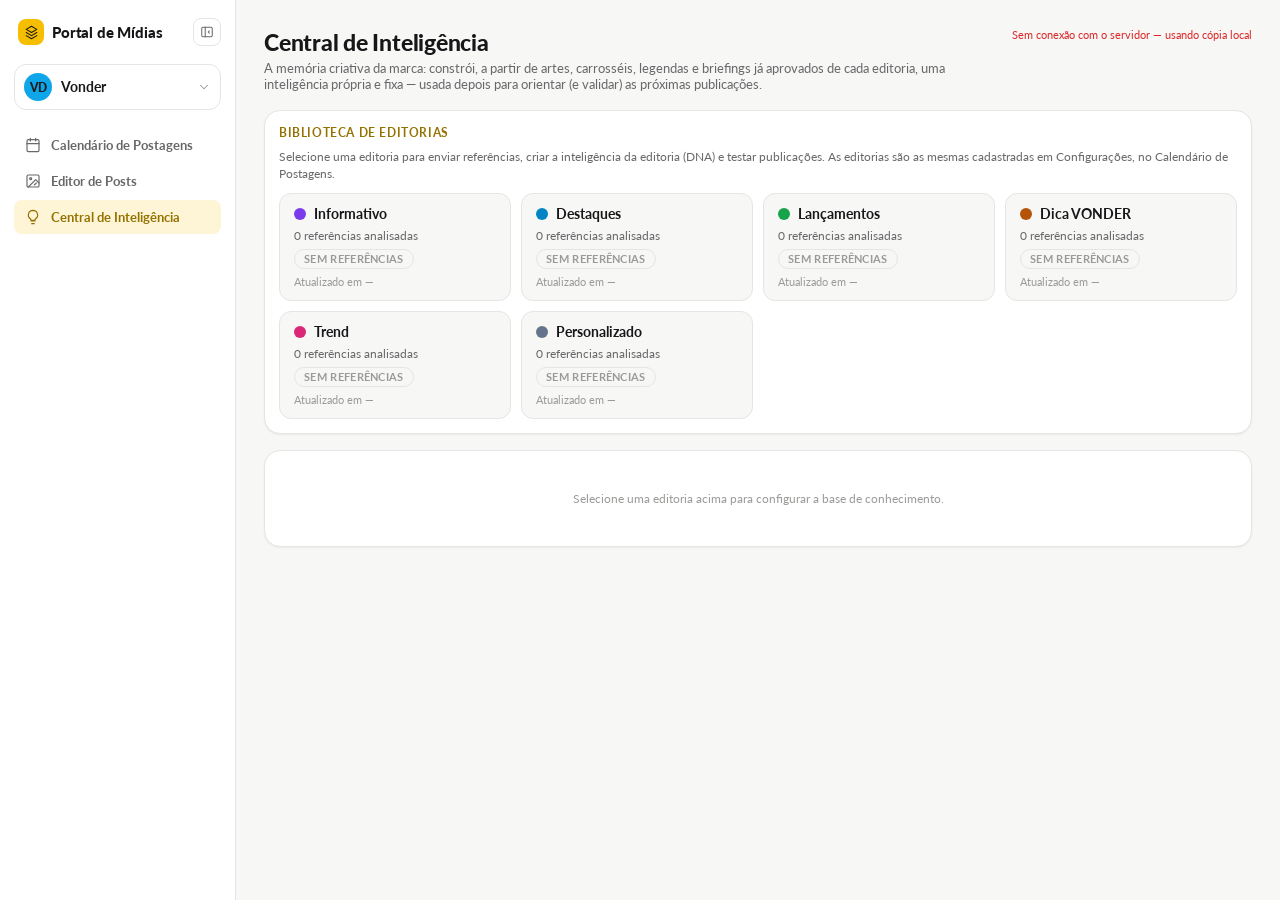
==== commit 71fd2dc2: "Add files via upload" ====
--- a/intelligence-center.html
+++ b/intelligence-center.html
@@ -6,7 +6,7 @@
   <title>Central de Inteligência — Calendário de Postagens</title>
   <link rel="preconnect" href="https://fonts.googleapis.com">
   <link rel="preconnect" href="https://fonts.gstatic.com" crossorigin>
-  <link href="https://fonts.googleapis.com/css2?family=Lato:ital,wght@0,400;0,700;0,900;1,400&display=swap" rel="stylesheet">
+  <link href="https://fonts.googleapis.com/css2?family=Lato:ital,wght@0,400;0,700;0,900;1,300;1,400&display=swap" rel="stylesheet">
   <link rel="stylesheet" href="styles.css" />
 </head>
 <body>
@@ -19,7 +19,7 @@
     <div class="page-header">
       <div>
         <h1>Central de Inteligência</h1>
-        <p class="page-subtitle">A memória criativa da marca: aprende com artes, carrosséis, legendas e briefings já aprovados de cada editoria e transforma esse histórico em regras para orientar (e validar) as próximas publicações.</p>
+        <p class="page-subtitle">A memória criativa da marca: constrói, a partir de artes, carrosséis, legendas e briefings já aprovados de cada editoria, uma inteligência própria e fixa — usada depois para orientar (e validar) as próximas publicações.</p>
       </div>
       <div class="page-header-actions">
         <span id="syncStatus" class="sync-status" title="Estado da sincronização com o servidor"></span>
@@ -29,13 +29,13 @@
     <!-- 1. Biblioteca de Editorias -->
     <div class="card" style="margin-bottom:16px">
       <h3 class="fg-label" style="margin:0 0 12px">Biblioteca de Editorias</h3>
-      <div class="bg-section-desc" style="margin-bottom:10px">Selecione uma editoria para enviar referências, gerar o DNA aprendido e testar publicações. As editorias são as mesmas cadastradas em Configurações, no Calendário de Postagens.</div>
+      <div class="bg-section-desc" style="margin-bottom:10px">Selecione uma editoria para enviar referências, criar a inteligência da editoria (DNA) e testar publicações. As editorias são as mesmas cadastradas em Configurações, no Calendário de Postagens.</div>
       <div id="editoriaLibraryGrid" class="intel-editoria-grid"></div>
     </div>
 
-    <!-- Workspace da editoria selecionada: treinamento (2), DNA (3) e validação (5) -->
+    <!-- Workspace da editoria selecionada: base de conhecimento + referências utilizadas (2), DNA (3) e validação (4) -->
     <div class="card bg-layout-card">
-      <div id="intelWorkspaceEmpty" class="bg-empty" style="padding:40px 16px;text-align:center">Selecione uma editoria acima para começar a treinar a IA.</div>
+      <div id="intelWorkspaceEmpty" class="bg-empty" style="padding:40px 16px;text-align:center">Selecione uma editoria acima para configurar a base de conhecimento.</div>
 
       <div id="intelWorkspaceBody" style="display:none">
         <div class="intel-workspace-header">
@@ -45,108 +45,148 @@
 
         <div class="bg-layout">
           <div class="settings-sidebar" role="tablist">
-            <button type="button" class="settings-nav-btn active" data-panel="intelPanelTraining">Área de treinamento</button>
+            <button type="button" class="settings-nav-btn active" data-panel="intelPanelTraining">Base de conhecimento da editoria</button>
             <button type="button" class="settings-nav-btn" data-panel="intelPanelDna">DNA da editoria</button>
             <button type="button" class="settings-nav-btn" data-panel="intelPanelTest">Testar publicação</button>
           </div>
 
           <div class="settings-content">
 
-            <!-- 2. Área de treinamento -->
+            <!-- 2. Base de conhecimento da editoria -->
             <div class="settings-panel active" id="intelPanelTraining">
 
               <div class="form-group">
-                <h3 class="fg-label">Artes, carrosséis e vídeos de referência</h3>
-                <div class="bg-section-desc">Envie artes finais aprovadas e carrosséis já publicados desta editoria. Marque os padrões que se aplicam a este lote — a IA usa essas marcações (e a proporção da imagem) para identificar as regras visuais.</div>
-                <div class="bg-add-form">
-                  <div class="bg-add-form-row">
-                    <select id="intelVisualFormat">
-                      <option value="Feed único">Feed único</option>
-                      <option value="Carrossel">Carrossel</option>
-                      <option value="Stories">Stories</option>
-                      <option value="Reels/Vídeo">Reels/Vídeo</option>
-                    </select>
-                  </div>
-                  <div style="display:flex;gap:8px;flex-wrap:wrap">
-                    <label class="chip"><input type="checkbox" id="intelTagRealUse" /> Produto em uso real</label>
-                    <label class="chip"><input type="checkbox" id="intelTagLowText" /> Pouco texto na peça</label>
-                    <label class="chip"><input type="checkbox" id="intelTagCta" /> CTA visível na arte</label>
-                    <label class="chip"><input type="checkbox" id="intelTagRecurring" /> Elemento recorrente (moldura/selo)</label>
-                  </div>
-                  <label class="icon-picker-upload-btn" id="intelVisualUploadBtn">
-                    <span id="intelVisualUploadBtnText">Selecionar imagens/vídeos (pode escolher vários de uma vez)</span>
-                    <input type="file" id="intelVisualUploadInput" accept="image/*,video/*" multiple style="display:none" />
-                  </label>
-                </div>
-                <div id="intelVisualsList" class="bg-list"></div>
-              </div>
-
-              <div class="form-group">
-                <h3 class="fg-label">Legendas utilizadas</h3>
-                <div class="bg-section-desc">Cole legendas de publicações já feitas nesta editoria — quanto mais legendas, mais precisos ficam o tom de voz e a estrutura identificados.</div>
-                <div class="bg-add-form">
-                  <textarea id="intelCaptionInput" rows="3" placeholder="Cole o texto de uma legenda já publicada..."></textarea>
-                  <div style="display:flex;justify-content:flex-end"><button type="button" id="intelCaptionAdd" class="btn small">+ Adicionar legenda</button></div>
-                </div>
-                <div id="intelCaptionsList" class="bg-list"></div>
-              </div>
-
-              <div class="form-group">
-                <h3 class="fg-label">Briefings anteriores</h3>
-                <div class="bg-section-desc">Cole o texto de um briefing já usado e/ou anexe o arquivo (PDF, doc...). Máx. 15 MB por arquivo.</div>
-                <div class="bg-add-form">
-                  <textarea id="intelBriefingInput" rows="3" placeholder="Cole o texto do briefing (opcional se for só anexar o arquivo)"></textarea>
-                  <div style="display:flex;justify-content:space-between;gap:8px;align-items:center">
-                    <label class="icon-picker-upload-btn" style="margin:0;flex:1" id="intelBriefingUploadBtn">
-                      <span id="intelBriefingUploadBtnText">Anexar arquivo (opcional)</span>
-                      <input type="file" id="intelBriefingUploadInput" style="display:none" />
-                    </label>
-                    <button type="button" id="intelBriefingAdd" class="btn small" style="flex-shrink:0">+ Adicionar briefing</button>
-                  </div>
-                </div>
-                <div id="intelBriefingsList" class="bg-list"></div>
-              </div>
-
-              <div class="form-group">
-                <h3 class="fg-label">Produtos e campanhas associados</h3>
-                <div class="bg-section-desc">Contexto de produtos, linhas ou campanhas que costumam aparecer nesta editoria (opcional — usado só como referência, não entra na análise automática).</div>
-                <textarea id="intelProductsNotes" rows="3" placeholder="Ex: Linha Profissional, campanha de lançamento X..."></textarea>
+                <h3 class="fg-label">Nova peça de referência</h3>
+                <div class="bg-section-desc">Monte uma peça completa — rede social, briefing de como foi pedida ao design, as artes por formato e a legenda publicada — para a IA entender o processo inteiro: como foi solicitada, como foi concebida e como foi publicada.</div>
+
+                <div class="intel-piece-step">
+                  <div class="intel-piece-step-label">1. Rede social</div>
+                  <select id="intelPieceNetwork"></select>
+                </div>
+
+                <div class="intel-piece-step">
+                  <div class="intel-piece-step-label">2. Briefing — como você pediu essa peça para o design</div>
+                  <textarea id="intelPieceBriefing" rows="3" placeholder="Ex: Preciso de uma arte destacando a garantia de 2 anos da furadeira XPTO, tom direto, com CTA para o link na bio..."></textarea>
+                </div>
+
+                <div class="intel-piece-step">
+                  <div class="intel-piece-step-label">3. Artes por formato <span class="intel-piece-step-optional">(opcional — envie só os formatos que tiver; mais de um arquivo no mesmo formato = carrossel)</span></div>
+                  <div id="intelPieceFormats"></div>
+                </div>
+
+                <div class="intel-piece-step">
+                  <div class="intel-piece-step-label">4. Legenda publicada</div>
+                  <textarea id="intelPieceCaption" rows="3" placeholder="Cole aqui o texto que foi publicado junto com essa peça..."></textarea>
+                </div>
+
+                <div style="display:flex;justify-content:flex-end;margin-top:14px">
+                  <button type="button" id="intelPieceAdd" class="btn">+ Adicionar peça de referência</button>
+                </div>
+              </div>
+
+              <div class="form-group">
+                <h3 class="fg-label">Peças já adicionadas</h3>
+                <div id="intelPiecesList"></div>
+              </div>
+
+              <!-- Histórico de geração do DNA (a visão ao vivo das peças fica dentro de "Artes por formato", em cada slot) -->
+              <div id="intelRefsEmpty" class="bg-empty">Nenhuma inteligência criada ainda — o histórico de atualização aparece aqui depois que a inteligência da editoria for gerada.</div>
+              <div id="intelRefsContent" style="display:none">
+                <div class="form-group">
+                  <h3 class="fg-label">Histórico de atualização</h3>
+                  <div style="font-size:11.5px;color:var(--text-faint);margin-bottom:14px" id="intelRefsMeta"></div>
+                  <div id="intelRefsHistory" class="bg-list"></div>
+                </div>
+              </div>
+
+              <div class="form-group">
+                <h3 class="fg-label">Orientações adicionais para esta editoria</h3>
+                <div class="bg-section-desc">Opcional. Instruções, restrições de tom ou contexto de produtos/campanhas que a IA deve considerar ao criar a inteligência desta editoria.</div>
+                <textarea id="intelInstructionsNotes" rows="3" placeholder="Ex: Sempre citar a garantia de 1 ano; evitar emojis; linha Profissional é o foco deste trimestre..."></textarea>
               </div>
 
               <div style="display:flex;justify-content:flex-end;gap:12px;align-items:center;flex-wrap:wrap">
                 <div id="intelAnalyzeHint" style="font-size:11.5px;color:var(--text-faint)"></div>
-                <button type="button" id="intelAnalyzeBtn" class="btn">Analisar referências</button>
+                <button type="button" id="intelAnalyzeBtn" class="btn">Criar inteligência da editoria</button>
               </div>
 
             </div>
 
             <!-- 3. DNA da Editoria -->
             <div class="settings-panel" id="intelPanelDna">
-              <div id="intelDnaEmpty" class="bg-empty">Ainda não analisado. Vá em "Área de treinamento", envie referências e clique em "Analisar referências".</div>
+              <div id="intelDnaEmpty" class="bg-empty">Inteligência ainda não criada. Vá em "Base de conhecimento da editoria", envie referências e clique em "Criar inteligência da editoria".</div>
               <div id="intelDnaContent" style="display:none">
                 <div style="font-size:11.5px;color:var(--text-faint);margin:-4px 0 14px" id="intelDnaMeta"></div>
-
-                <div class="form-group">
-                  <h3 class="fg-label">Regras visuais identificadas</h3>
-                  <ul id="intelDnaVisualRules" class="intel-rule-list"></ul>
-                </div>
-                <div class="form-group">
-                  <h3 class="fg-label">Regras de conteúdo identificadas</h3>
-                  <ul id="intelDnaContentRules" class="intel-rule-list"></ul>
-                </div>
-                <div class="form-group">
-                  <h3 class="fg-label">Estrutura recomendada</h3>
-                  <ol id="intelDnaStructure" class="intel-rule-list intel-rule-list--ordered"></ol>
-                </div>
-                <div class="form-group">
-                  <h3 class="fg-label">Palavras e termos</h3>
-                  <div class="bg-quick-insert-row"><span class="bg-quick-insert-label">Recorrentes</span><span id="intelDnaWords"></span></div>
-                  <div class="bg-quick-insert-row" style="margin-top:8px"><span class="bg-quick-insert-label">CTAs identificados</span><span id="intelDnaCtas"></span></div>
+                <div id="intelDnaUserInstructions" class="bg-inline-warning" style="display:none;margin-bottom:14px"></div>
+
+                <div class="form-group">
+                  <h3 class="fg-label">Como essa editoria funciona</h3>
+                  <div class="bg-quick-insert-label" style="margin-bottom:6px">Objetivo identificado</div>
+                  <div id="intelDnaObjective" style="font-size:15px;font-weight:700;line-height:1.45;margin-bottom:12px"></div>
+                  <div class="bg-quick-insert-row"><span class="bg-quick-insert-label">Público identificado</span><span id="intelDnaAudience"></span></div>
+                </div>
+
+                <div class="form-group">
+                  <h3 class="fg-label">Como a marca comunica</h3>
+                  <div class="bg-quick-insert-row"><span class="bg-quick-insert-label">Tom de voz</span><span id="intelDnaTone"></span></div>
+                  <div class="bg-quick-insert-row" style="margin-top:8px"><span class="bg-quick-insert-label">Linguagem utilizada</span><span id="intelDnaLanguage"></span></div>
+                </div>
+
+                <div class="form-group">
+                  <h3 class="fg-label">Padrões visuais identificados</h3>
+                  <div class="bg-quick-insert-row"><span class="bg-quick-insert-label">Como os produtos são apresentados</span><span id="intelDnaPresentation"></span></div>
+                  <div class="bg-quick-insert-row" style="margin-top:8px"><span class="bg-quick-insert-label">Estilo das imagens</span><span id="intelDnaVisualStyle"></span></div>
+                  <div class="bg-quick-insert-row" style="margin-top:8px"><span class="bg-quick-insert-label">Composição predominante</span><span id="intelDnaComposition"></span></div>
+                  <div class="bg-quick-insert-row" style="margin-top:8px"><span class="bg-quick-insert-label">Elementos recorrentes</span><span id="intelDnaRecurringVisual"></span></div>
+                  <div class="bg-quick-insert-row" style="margin-top:8px"><span class="bg-quick-insert-label">Hierarquia das informações</span><span id="intelDnaHierarchy"></span></div>
+                </div>
+
+                <div class="form-group">
+                  <h3 class="fg-label">Modelo visual (análise por IA)</h3>
+                  <div class="bg-section-desc" style="margin-bottom:10px">Análise visual real das imagens enviadas, feita por IA (Google Gemini) — hierarquia, o que é fixo/variável entre as peças, paleta, tipografia e composição.</div>
+
+                  <div id="intelDnaVTWarning" class="bg-inline-warning" style="display:none;margin-bottom:10px"></div>
+                  <div id="intelDnaVTEmpty" class="bg-empty"></div>
+
+                  <div id="intelDnaVTContent" style="display:none">
+                    <div style="font-size:11.5px;color:var(--text-faint);margin-bottom:12px" id="intelDnaVTMeta"></div>
+
+                    <div class="bg-quick-insert-label" style="margin-bottom:6px">Hierarquia visual</div>
+                    <ol id="intelDnaVTHierarchy" class="intel-rule-list intel-rule-list--ordered" style="margin-bottom:14px"></ol>
+
+                    <div class="bg-quick-insert-label" style="margin-bottom:6px">Elementos fixos</div>
+                    <ul id="intelDnaVTFixed" class="intel-rule-list intel-rule-list--positive" style="margin:0 0 14px"></ul>
+
+                    <div class="bg-quick-insert-label" style="margin-bottom:6px">Elementos variáveis</div>
+                    <ul id="intelDnaVTVariable" class="intel-rule-list" style="margin:0 0 14px"></ul>
+
+                    <div class="bg-quick-insert-row"><span class="bg-quick-insert-label">Paleta de cores</span><span id="intelDnaVTPalette"></span></div>
+                    <div class="bg-quick-insert-row" style="margin-top:8px"><span class="bg-quick-insert-label">Tipografia</span><span id="intelDnaVTTypography"></span></div>
+                    <div class="bg-quick-insert-row" style="margin-top:8px"><span class="bg-quick-insert-label">Composição</span><span id="intelDnaVTComposition"></span></div>
+                    <div class="bg-quick-insert-row" style="margin-top:8px"><span class="bg-quick-insert-label">Produto × cenário</span><span id="intelDnaVTRelationRule"></span></div>
+
+                    <div class="bg-quick-insert-label" style="margin:14px 0 6px">Orientação-base para novas peças</div>
+                    <div id="intelDnaVTBaseInstruction" style="font-size:12px;line-height:1.6;white-space:pre-wrap;padding:10px 12px;border:1px solid var(--border);border-radius:var(--radius-sm);background:var(--surface-muted);color:var(--text)"></div>
+                  </div>
+                </div>
+
+                <div class="form-group">
+                  <h3 class="fg-label">Padrões de conteúdo identificados</h3>
+                  <div class="bg-quick-insert-row" style="margin-bottom:6px"><span class="bg-quick-insert-label">Estrutura dos textos</span><span id="intelDnaTextStructureConf"></span></div>
+                  <ol id="intelDnaTextStructure" class="intel-rule-list intel-rule-list--ordered" style="margin-bottom:14px"></ol>
+                  <div class="bg-quick-insert-row"><span class="bg-quick-insert-label">Tipos de abertura</span><span id="intelDnaOpeningTypes"></span></div>
+                  <div class="bg-quick-insert-row" style="margin-top:8px"><span class="bg-quick-insert-label">Formatos de CTA</span><span id="intelDnaCtaFormats"></span></div>
+                </div>
+
+                <div class="form-group">
+                  <h3 class="fg-label">Modelos recomendados</h3>
+                  <div class="bg-section-desc" style="margin-bottom:10px">Padrões reutilizáveis identificados nas legendas desta editoria — use como ponto de partida para novos textos.</div>
+                  <div id="intelDnaContentModels" class="bg-list"></div>
                 </div>
               </div>
             </div>
 
-            <!-- 5. Validação inteligente -->
+            <!-- 4. Validação inteligente -->
             <div class="settings-panel" id="intelPanelTest">
               <div class="form-group">
                 <h3 class="fg-label">Testar uma publicação</h3>
@@ -169,6 +209,14 @@
     </div>
   </div>
 
+  <!-- Visualização ampliada de uma arte/vídeo enviado como referência -->
+  <div id="intelLightbox" class="intel-lightbox-backdrop" style="display:none">
+    <div class="intel-lightbox-box">
+      <button type="button" id="intelLightboxClose" class="intel-lightbox-close" aria-label="Fechar">&times;</button>
+      <div id="intelLightboxContent"></div>
+    </div>
+  </div>
+
   <script src="portal-shell.js"></script>
   <script src="intelligence-data.js"></script>
   <script src="intelligence-center.js"></script>
--- a/styles.css
+++ b/styles.css
@@ -31,6 +31,7 @@
     /* Reset global e layout base da página */
     *{box-sizing:border-box}
     body{font-family:var(--base-font-family);background:var(--bg);margin:0;padding:0;color:var(--text);-webkit-font-smoothing:antialiased;transition:background .2s,color .2s}
+    button,input,select,textarea,option{font-family:var(--base-font-family)}
     .container{max-width:1900px;margin:0 auto}
 
     /* Shell do portal: sidebar fixa à esquerda (menu de ferramentas + seletor de marca,
@@ -139,10 +140,10 @@
             pra se destacar dos labels de campo comuns
        H4 · reservado para um 4º nível (subtítulo dentro de uma seção), ainda sem uso hoje —
             definido aqui pra já nascer consistente quando alguma tela precisar dele */
-    h1,h2,h3,h4{margin:0;font-family:'Lato',sans-serif;color:var(--text)}
+    h1,h2,h3,h4{margin:0;font-family:var(--base-font-family);color:var(--text)}
     h1{font-size:23px;font-weight:900;letter-spacing:-.01em}
     h2{font-size:17px;font-weight:900;letter-spacing:-.005em}
-    h3{font-size:12px;font-weight:800;text-transform:uppercase;letter-spacing:.05em;color:var(--accent-ink)}
+    h3{font-size:12px;font-weight:700;text-transform:uppercase;letter-spacing:.05em;color:var(--accent-ink)}
     h4{font-size:11px;font-weight:700;text-transform:uppercase;letter-spacing:.04em;color:var(--text-faint)}
 
     /* Cabeçalho da página: título + ações "Buscar"/"Configurações"/"Nova postagem" */
@@ -151,22 +152,33 @@
     .page-subtitle{margin:0;font-size:13px;color:var(--muted)}
     .page-header-actions{display:flex;gap:10px;align-items:center;flex-shrink:0}
 
-    /* Busca de postagens (lupa no cabeçalho): em repouso é só o botão-lupa; ao abrir, ela vira uma
-       barra grande que cresce pro espaço vazio do cabeçalho (entre o título e os botões), sem
-       empurrar ou esconder Configurações/Nova postagem, que continuam no lugar de sempre. */
+    /* Busca de postagens (lupa no cabeçalho): em repouso é só o botão-lupa; ao abrir, a barra
+       cresce por cima do espaço vazio do cabeçalho (entre o título e os botões) como uma camada
+       flutuante (position:absolute), ancorada pela direita no lugar do próprio botão-lupa. Como
+       ela sai do fluxo normal, Configurações/Nova postagem nunca se movem — só a barra anima. */
     .search-wrap{position:relative;flex-shrink:0}
-    .page-header-actions.search-active{flex:1;min-width:0}
-    .page-header-actions.search-active .search-wrap{flex:1;min-width:0}
     .search-toggle-btn{display:flex}
     .search-active .search-toggle-btn{display:none}
-    .search-bar{display:none;align-items:center;gap:8px;height:var(--control-h);padding:0 6px 0 4px;border:1px solid var(--border);border-radius:var(--radius-sm);background:var(--card);transition:border-color .12s,box-shadow .12s}
-    .search-active .search-bar{display:flex}
+    .search-bar{
+      position:absolute;top:50%;right:0;transform:translateY(-50%);
+      display:flex;align-items:center;gap:8px;overflow:hidden;
+      width:32px;height:var(--control-h);padding:0 6px 0 4px;
+      border:1px solid var(--border);border-radius:var(--radius-sm);background:var(--card);
+      opacity:0;pointer-events:none;
+      transition:width .3s cubic-bezier(.16,1,.3,1),opacity .18s ease,border-color .12s,box-shadow .12s;
+    }
+    .search-active .search-bar{width:clamp(240px,32vw,480px);opacity:1;pointer-events:auto}
     .search-bar:focus-within{border-color:var(--accent-ink);box-shadow:0 0 0 3px var(--accent-weak)}
-    .search-bar input{flex:1;height:auto;padding:0;border:0;background:transparent}
+    .search-bar input{flex:1;min-width:0;height:auto;padding:0;border:0;background:transparent}
     .search-bar input:focus{outline:none;box-shadow:none}
     .search-bar-icon{display:flex;align-items:center;justify-content:center;color:var(--text-faint);flex-shrink:0}
-    .search-results{display:none;flex-direction:column;gap:2px;position:absolute;top:calc(100% + 6px);left:0;right:0;background:var(--card);border:1px solid var(--border);border-radius:var(--radius-md);box-shadow:var(--shadow-lg);padding:6px;max-height:360px;overflow-y:auto;z-index:45}
-    .search-active .search-results.open{display:flex}
+    .search-results{display:none;flex-direction:column;gap:2px;position:absolute;top:50%;transform:translateY(calc(var(--control-h) / 2 + 6px));right:0;width:clamp(240px,32vw,480px);background:var(--card);border:1px solid var(--border);border-radius:var(--radius-md);box-shadow:var(--shadow-lg);padding:6px;max-height:360px;overflow-y:auto;z-index:45}
+    .search-active .search-results.open{display:flex;animation:searchResultsIn .2s cubic-bezier(.16,1,.3,1) .18s both}
+    @keyframes searchResultsIn{from{opacity:0;transform:translateY(calc(var(--control-h) / 2))}to{opacity:1;transform:translateY(calc(var(--control-h) / 2 + 6px))}}
+    @media (prefers-reduced-motion: reduce){
+      .search-bar{transition:none}
+      .search-active .search-results.open{animation:none}
+    }
     .search-result-row{display:flex;align-items:center;gap:9px;padding:7px 8px;border-radius:var(--radius-sm);cursor:pointer;transition:background .12s}
     .search-result-row:hover{background:var(--surface-muted)}
     .search-result-nets{display:flex;align-items:center;gap:2px;flex-shrink:0}
@@ -174,7 +186,7 @@
     .search-result-body{flex:1;min-width:0;display:flex;align-items:baseline;gap:8px}
     .search-result-title{flex:1;min-width:0;font-size:12.5px;font-weight:700;color:var(--text);white-space:nowrap;overflow:hidden;text-overflow:ellipsis}
     .search-result-meta{flex-shrink:0;font-size:11px;color:var(--muted);white-space:nowrap}
-    .search-empty,.search-hint{padding:16px 4px;text-align:center;font-size:12px;color:var(--text-faint)}
+    .search-empty,.search-hint{padding:9px 4px;text-align:center;font-size:12px;color:var(--text-faint)}
 
     /* Superfície de cartão genérica, reaproveitada pela toolbar, pelo card de sugestão e pelos grupos da lista */
     .card{background:var(--card);border:1px solid var(--border);border-radius:var(--radius-lg);padding:14px;box-shadow:var(--shadow-sm)}
@@ -194,6 +206,7 @@
     .btn svg{flex-shrink:0}
     .btn:hover{background:var(--accent-hover);box-shadow:var(--shadow-sm)}
     .btn:active{transform:translateY(1px)}
+    .btn:disabled{opacity:.55;cursor:not-allowed;pointer-events:none}
     .btn.ghost{background:var(--card);color:var(--text);border:1px solid var(--border);font-weight:700}
     .btn.ghost:hover{background:var(--surface-muted);border-color:var(--border-strong)}
     /* variante "small", usada tanto para botões compactos com texto (Cancelar, Aplicar) quanto para
@@ -211,6 +224,20 @@
     .toolbar-row{display:flex;align-items:center;gap:10px;flex-wrap:wrap}
     .toolbar-row + .toolbar-row{margin-top:10px}
     .toolbar-spacer{flex:1}
+    /* Ações secundárias da toolbar: exportações e reset ficam agrupados para preservar
+       a leitura dos filtros e das redes como controles principais do calendário. */
+    .toolbar-more-wrap{position:relative;flex-shrink:0}
+    .toolbar-more-caret{display:inline-flex;align-items:center;color:var(--text-faint);transition:transform .15s}
+    .toolbar-more-wrap.open .toolbar-more-caret{transform:rotate(180deg)}
+    .toolbar-more-menu{position:absolute;top:calc(100% + 6px);right:0;display:none;flex-direction:column;min-width:210px;padding:6px;background:var(--card);border:1px solid var(--border);border-radius:var(--radius-md);box-shadow:var(--shadow-lg);z-index:50}
+    .toolbar-more-menu.open{display:flex}
+    .toolbar-more-item{width:100%;display:flex;align-items:center;gap:9px;padding:8px 10px;border:0;border-radius:var(--radius-sm);background:transparent;color:var(--text);font:700 12.5px var(--base-font-family);text-align:left;cursor:pointer;white-space:nowrap}
+    .toolbar-more-item svg{flex-shrink:0;color:var(--muted)}
+    .toolbar-more-item:hover{background:var(--surface-muted)}
+    .toolbar-more-item.danger{color:var(--danger)}
+    .toolbar-more-item.danger svg{color:var(--danger)}
+    .toolbar-more-item.danger:hover{background:var(--danger-bg)}
+    .toolbar-more-separator{height:1px;background:var(--border);margin:5px 4px}
     .month-nav{display:flex;align-items:center;gap:8px}
     .month-label-wrap{position:relative}
     .month-label{min-width:160px;text-align:center;font-weight:700;font-size:14px;background:transparent;border:1px solid transparent;color:var(--text);font-family:inherit;cursor:pointer;padding:5px 8px;border-radius:var(--radius-sm);display:inline-flex;align-items:center;justify-content:center;gap:4px;transition:background .12s,border-color .12s}
@@ -231,7 +258,7 @@
     .month-summary-dropdown-title{font-size:12px;font-weight:700;color:var(--text);margin-bottom:10px}
     .ms-list{display:flex;flex-direction:column;gap:9px;margin-top:12px}
     .ms-row{display:flex;align-items:center;justify-content:space-between;gap:10px;font-size:12.5px}
-    .ms-row-label{display:flex;align-items:center;gap:7px;font-weight:600;color:var(--text);overflow:hidden;text-overflow:ellipsis;white-space:nowrap;min-width:0}
+    .ms-row-label{display:flex;align-items:center;gap:7px;font-weight:700;color:var(--text);overflow:hidden;text-overflow:ellipsis;white-space:nowrap;min-width:0}
     .ms-row-count{flex:0 0 auto;font-weight:700;color:var(--muted)}
 
     /* Popover de seleção rápida de mês dentro do ano, ancorado abaixo do rótulo (que mostra o ano
@@ -290,10 +317,10 @@
     .status-filter-chip.active{background:var(--st-weak,var(--accent-weak));border-color:var(--st-color,var(--accent-ink));color:var(--st-color,var(--accent-ink))}
 
     /* Chips (pílulas de rádio/checkbox usadas em vários modais) */
-    .chip{display:inline-flex;align-items:center;gap:6px;padding:6px 11px;border-radius:var(--radius-sm);border:1px solid var(--border);background:var(--card);font-size:12.5px;cursor:pointer;user-select:none;transition:background .12s,border-color .12s,color .12s;color:var(--text)}
+    .chip{display:inline-flex;align-items:center;gap:6px;padding:6px 11px;border-radius:var(--radius-sm);border:1px solid var(--border);background:var(--card);font-family:var(--base-font-family);font-size:12.5px;font-weight:700;line-height:1.25;cursor:pointer;user-select:none;transition:background .12s,border-color .12s,color .12s;color:var(--text)}
     .chip:hover{border-color:var(--border-strong)}
     .chip input{margin:0}
-    .chip:has(input:checked){background:var(--accent-weak);border-color:var(--accent-ink);color:var(--accent-ink);font-weight:700}
+    .chip:has(input:checked){background:var(--accent-weak);border-color:var(--accent-ink);color:var(--accent-ink)}
     .chip button{margin-left:2px;padding:3px 6px;font-size:11px;border-radius:8px}
     .dot{display:inline-block;width:8px;height:8px;border-radius:50%;flex-shrink:0}
 
@@ -316,13 +343,13 @@
     /* largura fixa baseada em 3 colunas por linha (não usa 1fr) — se não, um grupo com só
        1 ou 2 formatos esticaria o(s) chip(s) pra preencher a linha toda */
     .format-net-group-chips{display:grid;grid-template-columns:repeat(auto-fill,minmax(0,calc((100% - 16px)/3)));gap:8px}
-    .format-chip{display:flex;align-items:flex-start;gap:7px;padding:7px 11px;border-radius:12px;border:1px solid var(--border);background:var(--card);cursor:pointer;user-select:none;transition:background .12s,border-color .12s,color .12s}
+    .format-chip{display:flex;align-items:flex-start;gap:7px;padding:7px 11px;border-radius:12px;border:1px solid var(--border);background:var(--card);font-family:var(--base-font-family);cursor:pointer;user-select:none;transition:background .12s,border-color .12s,color .12s}
     .format-chip:hover{border-color:var(--border-strong)}
     .format-chip:has(input:checked){background:var(--accent-weak);border-color:var(--accent-ink);color:var(--accent-ink)}
     .format-chip input{margin:2px 0 0}
     .format-chip-icon{display:inline-flex;align-items:center;margin-top:1px}
     .format-chip-body{display:flex;flex-direction:column;gap:1px;line-height:1.25}
-    .format-chip-name{font-size:12.5px;font-weight:700;color:var(--text)}
+    .format-chip-name{font-size:12.5px;font-weight:700;line-height:1.25;color:var(--text)}
     .format-chip:has(input:checked) .format-chip-name{color:var(--accent-ink)}
     .format-chip-dims{font-size:10.5px;font-weight:400;color:var(--muted)}
     .format-chip:has(input:checked) .format-chip-dims{color:var(--accent-ink);opacity:.75}
@@ -351,8 +378,13 @@
     /* data em destaque — maior e mais peso, pra ser a primeira coisa que o olho pega na célula */
     .day .date{box-sizing:border-box;font-size:16px;line-height:1;font-weight:900;color:var(--text);width:27px;height:27px;min-width:27px;min-height:27px;max-width:27px;max-height:27px;border-radius:50%;display:flex;align-items:center;justify-content:center;flex-shrink:0}
     .day.today .date{background:var(--accent);color:var(--on-accent)}
+    /* nome da data comemorativa (feriado/data comercial), ao lado do número do dia — ver
+       commemorativeDateName() em app.js. Trunca com "..." na grade do mês (pouco espaço
+       horizontal); o title="" no elemento mostra o nome completo ao passar o mouse. */
+    .holiday-name{font-size:12px;font-weight:300;font-style:italic;color:var(--accent-ink);white-space:nowrap;overflow:hidden;text-overflow:ellipsis;min-width:0;flex:1}
+    .week-day-head .holiday-name{white-space:normal;overflow:visible;text-overflow:clip;flex:none;line-height:1.3}
     /* contador "x/y" fica discreto (opacidade reduzida) pra não competir com a data */
-    .day-count{font-size:10.5px;font-weight:700;padding:2px 8px;border-radius:var(--radius-sm);background:var(--surface-muted);color:var(--muted);border:1px solid var(--border);white-space:nowrap;opacity:.55;transition:opacity .12s}
+    .day-count{font-size:10.5px;font-weight:700;padding:2px 8px;border-radius:var(--radius-sm);background:var(--surface-muted);color:var(--muted);border:1px solid var(--border);white-space:nowrap;opacity:.55;transition:opacity .12s;flex-shrink:0}
     .day:hover .day-count{opacity:.85}
     .day-count.low{background:var(--danger-bg);color:var(--danger);border-color:var(--danger-border)}
     .day-count.ok{background:var(--success-bg);color:var(--success);border-color:var(--success-border)}
@@ -463,6 +495,63 @@
     .icon-picker-upload-btn svg{flex-shrink:0}
     .icon-picker-upload-preview{width:18px;height:18px;border-radius:50%;flex-shrink:0}
 
+
+    /* Títulos de seção maiores dentro do workspace da Central de Inteligência (Nova peça de
+       referência, Peças já adicionadas, Orientações adicionais etc.) */
+    #intelWorkspaceBody .fg-label{font-size:15px}
+
+    /* Assistente de "nova peça de referência" — os 4 passos (rede → briefing → artes por
+       formato → legenda) usados pra montar uma unidade completa de conhecimento da editoria */
+    .intel-piece-step{margin-top:16px}
+    .intel-piece-step:first-child{margin-top:0}
+    .intel-piece-step-label{font-size:12px;font-weight:700;color:var(--text);margin-bottom:7px}
+    .intel-piece-step-optional{font-weight:400;color:var(--text-faint)}
+    /* Fileira de módulos em linha única (artes por formato e peças já adicionadas
+       reaproveitam exatamente o mesmo padrão de card) */
+    #intelPieceFormats{display:flex;flex-direction:row;flex-wrap:nowrap;align-items:stretch;gap:12px;overflow-x:auto;padding-bottom:4px}
+    .intel-format-slot{display:flex;flex-direction:column;flex:1 1 0;min-width:200px;border:1px solid var(--border);border-radius:var(--radius-md);padding:12px;background:var(--surface-muted);transition:background .12s,border-color .12s}
+    .intel-format-slot--piece{flex:0 0 240px;min-width:0}
+
+    /* Peças já adicionadas — seccionadas por rede social e, dentro de cada rede, por formato
+       (a mesma peça pode aparecer em mais de um formato se tiver artes em vários); os formatos
+       ficam lado a lado na mesma linha horizontal, igual em "Artes por formato" */
+    #intelPiecesList{display:flex;flex-direction:column;gap:16px}
+    .intel-pieces-network-section{border-top:1px solid var(--border);padding-top:12px}
+    .intel-pieces-network-section:first-child{border-top:0;padding-top:0}
+    .intel-pieces-network-label{font-size:14px;font-weight:700;color:var(--text);margin-bottom:10px}
+    .intel-pieces-format-rowset{display:flex;flex-direction:row;flex-wrap:nowrap;align-items:stretch;gap:12px;overflow-x:auto;padding-bottom:4px}
+    .intel-pieces-format-group{display:flex;flex-direction:column;flex:1 1 0;min-width:220px;border:1px solid var(--border);border-radius:var(--radius-md);padding:12px;background:var(--surface-muted)}
+    .intel-pieces-format-stack{display:flex;flex-direction:column;gap:10px;margin-top:8px}
+    .intel-pieces-format-stack .intel-format-slot--piece{flex:none;width:100%}
+    .intel-format-slot.dragover{background:var(--accent-weak);border-color:var(--accent-ink)}
+    .intel-format-slot-body{display:flex;gap:12px;align-items:flex-start}
+    .intel-format-slot-header{text-align:left;font-size:15px;font-weight:700;color:var(--text)}
+    .intel-format-slot-dims{display:block;text-align:left;font-style:italic;font-weight:400;font-size:11.5px;color:var(--text-faint);margin-top:2px}
+    .intel-format-info{display:flex;flex-direction:column;min-width:0}
+    .intel-module-link{margin-top:auto;padding-top:10px;font-size:12.5px;font-weight:600;color:var(--accent-ink);text-decoration:underline;cursor:pointer;width:fit-content;background:none;border:0}
+    .intel-module-link:hover{opacity:.8}
+    .intel-format-previews{display:flex;flex-wrap:wrap;gap:10px;flex-shrink:0}
+
+    /* Campo de arrastar/selecionar mostrado só quando o formato ainda não tem referência */
+    .intel-format-empty-drop{display:flex;align-items:center;justify-content:center;text-align:center;margin-top:10px;min-height:64px;padding:12px 14px;border:2px dashed var(--border-strong);border-radius:var(--radius-md);background:var(--card);color:var(--muted);font-size:11.5px;font-weight:600;line-height:1.4;cursor:pointer;transition:background .12s,border-color .12s,color .12s}
+    .intel-format-empty-drop:hover{background:var(--accent-weak);border-color:var(--accent-ink);color:var(--accent-ink)}
+
+    /* Preview de cada arte enviada — miniatura de proporção fixa 4:5 (não varia com o tamanho
+       do arquivo enviado); a dimensão real do formato aparece como texto no título do slot */
+    .intel-preview-box{position:relative;width:120px;aspect-ratio:4/5;border-radius:var(--radius-md);overflow:hidden;cursor:pointer;border:1px solid var(--border);background:var(--card);flex-shrink:0}
+    .intel-preview-box--empty{display:flex;align-items:center;justify-content:center;border-style:dashed;background:var(--card);color:var(--text-faint);cursor:default}
+    .intel-preview-box img{width:100%;height:100%;object-fit:cover;display:block}
+    .intel-preview-video-badge{width:100%;height:100%;display:flex;align-items:center;justify-content:center;background:var(--surface-muted);color:var(--muted)}
+    .intel-preview-remove{position:absolute;top:6px;right:6px;width:24px;height:24px;border-radius:50%;border:0;background:rgba(0,0,0,.55);color:#fff;display:flex;align-items:center;justify-content:center;cursor:pointer;transition:background .12s}
+    .intel-preview-remove:hover{background:rgba(0,0,0,.8)}
+
+    /* Lightbox — clique numa arte pra ver maior: cantos arredondados, fundo escurecido, X pra fechar */
+    .intel-lightbox-backdrop{position:fixed;inset:0;background:var(--backdrop,rgba(0,0,0,.72));display:flex;align-items:center;justify-content:center;z-index:500;padding:40px}
+    .intel-lightbox-box{position:relative;max-width:min(720px,90vw);max-height:90vh;border-radius:var(--radius-lg);overflow:hidden;background:var(--card);box-shadow:var(--shadow-lg)}
+    .intel-lightbox-box img,.intel-lightbox-box video{display:block;max-width:100%;max-height:90vh;object-fit:contain}
+    .intel-lightbox-close{position:absolute;top:10px;right:10px;width:34px;height:34px;border-radius:50%;background:rgba(0,0,0,.55);color:#fff;border:0;font-size:22px;line-height:1;cursor:pointer;display:flex;align-items:center;justify-content:center;z-index:2;transition:background .12s}
+    .intel-lightbox-close:hover{background:rgba(0,0,0,.78)}
+
     /* Modal genérico: fundo escurecido (backdrop) + caixa central, usado por todos os modais.
        Estrutura em 3 partes empilhadas (header/body/footer) numa coluna flex — o header (título +
        ações) e o footer (botões) ficam fixos, só o body rola. O "overflow:hidden" no .modal (em
@@ -529,6 +618,27 @@
     .format-row-meta{color:var(--muted);flex:1}
     /* modal de criar/editar postagem: blocos empilhados numa coluna só, um abaixo do outro */
     .grid-2{display:grid;grid-template-columns:1fr;gap:16px}
+
+    /* Fluxo guiado do modal de postagem. O próprio bloco de preview é movido, sem ser
+       recriado, para permanecer visível na lateral durante todas as etapas. */
+    .modal.modal--guided-post{max-width:1120px}
+    .guided-flow-nav{display:flex;align-items:center;gap:14px;padding-bottom:14px;margin-bottom:16px;border-bottom:1px solid var(--border)}
+    .guided-flow-steps{display:flex;align-items:center;gap:6px;flex:1}
+    .guided-step-btn{display:flex;align-items:center;gap:7px;padding:6px 9px;border:0;border-radius:var(--radius-sm);background:transparent;color:var(--muted);font:700 12.5px var(--base-font-family);cursor:pointer}
+    .guided-step-btn:hover{background:var(--surface-muted);color:var(--text)}
+    .guided-step-btn.active{background:var(--accent-weak);color:var(--accent-ink)}
+    .guided-step-number{width:20px;height:20px;display:inline-flex;align-items:center;justify-content:center;border-radius:50%;background:var(--surface-muted);border:1px solid var(--border);font-size:10.5px;color:var(--muted)}
+    .guided-step-btn.active .guided-step-number{background:var(--accent);border-color:var(--accent);color:var(--on-accent)}
+    .guided-post-layout{display:grid;grid-template-columns:minmax(0,1fr) 340px;gap:18px;align-items:start}
+    .guided-form-panel{min-width:0}
+    .guided-form-panel .grid-2{display:block}
+    .guided-form-panel .grid-2 > div{display:contents}
+    .modal--guided-post [data-guided-step][hidden]{display:none}
+    .modal--guided-post .guided-post-footer [hidden]{display:none!important}
+    .guided-preview-panel{position:sticky;top:0;min-width:0}
+    .guided-preview-panel .form-group{margin-bottom:0}
+    .guided-preview-panel #mBriefingPreview{max-height:48vh;overflow-y:auto}
+    .guided-post-footer #cancelModal{margin-right:auto}
     /* telas estreitas: o menu de Configurações vira uma barra horizontal de abas acima do conteúdo */
     @media (max-width:640px){
       .settings-layout{flex-direction:column;gap:10px}
@@ -592,7 +702,7 @@
 
     /* Pré-visualização do briefing: título como cabeçalho, campos em linhas rotuladas
        (label + valor) em vez de um parágrafo corrido, e o conteúdo isolado num bloco à parte */
-    .bp-title{font-weight:800;font-size:14px;color:var(--text);margin-bottom:8px;line-height:1.3}
+    .bp-title{font-weight:700;font-size:14px;color:var(--text);margin-bottom:8px;line-height:1.3}
     .bp-meta{display:flex;flex-direction:column;gap:5px}
     .bp-row{display:flex;align-items:flex-start;gap:7px;font-size:12.5px;line-height:1.5}
     .bp-row-label{flex:0 0 auto;font-weight:700;color:var(--accent-ink);white-space:nowrap;padding-top:1px}
@@ -605,11 +715,11 @@
     .bp-content-label{font-size:10px;font-weight:700;text-transform:uppercase;letter-spacing:.04em;color:var(--accent-ink);margin-bottom:5px}
 
     /* ============================================================
-       GUIA DE MARCA (brand-guide.html) — página inteira com menu lateral,
-       reaproveitando .settings-layout/.settings-sidebar/.settings-nav-btn/
-       .settings-panel do modal de Configurações (mesmo padrão visual de
-       abas laterais), mas sem os limites de altura/largura pensados para
-       um modal, já que aqui é o conteúdo principal da página.
+       Layout de página inteira com menu lateral (usado pela Central de Inteligência,
+       intelligence-center.html), reaproveitando .settings-layout/.settings-sidebar/
+       .settings-nav-btn/.settings-panel do modal de Configurações (mesmo padrão visual
+       de abas laterais), mas sem os limites de altura/largura pensados para um modal,
+       já que aqui é o conteúdo principal da página.
        ============================================================ */
     .bg-layout-card{padding:0;overflow:hidden}
     .bg-layout{display:flex;align-items:stretch}
@@ -633,9 +743,8 @@
     .bg-add-form-row > *{flex:1 1 160px;min-width:140px}
 
     /* lista de itens já cadastrados — uma .bg-list-row por item, com título + subtítulo(s) à
-       esquerda e um botão de remover à direita; usada por palavras proibidas, terminologia,
-       produtos, linhas, públicos, pilares, formatos, dimensões, CTAs, hashtags, disclaimers,
-       requisitos, arquivos, personas etc. (ver setupListSection() em brand-guide.js) */
+       esquerda e um botão de remover à direita; usada pelas listas de referências da Central
+       de Inteligência (artes, legendas, briefings — ver intelligence-center.js) */
     .bg-list{display:flex;flex-direction:column;gap:8px;margin-top:10px}
     .bg-list-row{display:flex;align-items:flex-start;gap:10px;padding:10px 12px;border:1px solid var(--border);border-radius:var(--radius-sm);background:var(--surface-muted)}
     .bg-list-row-main{flex:1;min-width:0;display:flex;flex-direction:column;gap:3px}
@@ -646,33 +755,22 @@
     .bg-list-row .btn-icon{flex-shrink:0}
     .bg-empty{font-size:12px;color:var(--text-faint);padding:10px 2px}
 
-    /* chips removíveis (ex: atributos de personalidade do tom de voz) — reaproveita .chip,
-       só acrescenta o wrap da lista */
-    .bg-chip-list{display:flex;flex-wrap:wrap;gap:6px;margin-top:8px}
-
-    /* ícone de arquivo genérico (documento) usado na lista de Arquivos base e nos arquivos do logo */
+    /* ícone de arquivo genérico (documento/vídeo) — usado nas listas de referência da
+       Central de Inteligência (ver intelligence-center.js) */
     .bg-file-icon{width:34px;height:34px;border-radius:var(--radius-sm);background:var(--card);color:var(--muted);display:flex;align-items:center;justify-content:center;flex-shrink:0;border:1px solid var(--border)}
 
-    /* linha de persona: avatar circular (foto enviada ou iniciais) + nome/papel/descrição */
-    .bg-persona-avatar{width:44px;height:44px;border-radius:50%;background:var(--accent-weak);color:var(--accent-ink);display:flex;align-items:center;justify-content:center;font-weight:900;font-size:15px;flex-shrink:0;overflow:hidden}
-    .bg-persona-avatar img{width:100%;height:100%;object-fit:cover}
     .bp-content-text{font-size:13px;line-height:1.6;color:var(--text)}
 
     /* ============================================================
-       CONEXÃO GUIA DE MARCA ↔ CALENDÁRIO — usadas no modal de criar/editar
-       postagem (visual-editor.html), alimentadas pelo BRAND_GUIDE lido em
-       app.js (ver findForbiddenWords()/renderBrandGuideQuickInsert()).
+       Usadas pela Central de Inteligência (intelligence-center.html) e pelo bloco de
+       integração dentro do modal de criar/editar postagem (visual-editor.html/app.js).
        ============================================================ */
-    /* aviso de palavra proibida — só avisa, não impede salvar */
+    /* aviso inline (ex: editoria ainda sem DNA gerado) — só avisa, não impede salvar */
     .bg-inline-warning{margin-top:8px;padding:8px 10px;border:1px solid var(--danger-border);border-radius:var(--radius-sm);background:var(--danger-bg);color:var(--danger);font-size:12px;line-height:1.5}
 
-    /* painel de CTAs/hashtags/disclaimers do Guia de Marca, com inserção de um clique */
-    .bg-quick-insert{margin-top:10px;padding:10px 12px;border:1px solid var(--border);border-radius:var(--radius-sm);background:var(--surface-muted);display:flex;flex-direction:column;gap:8px}
-    .bg-quick-insert-title{font-size:10.5px;font-weight:700;text-transform:uppercase;letter-spacing:.04em;color:var(--text-faint)}
+    /* linha "rótulo: valor(es)" — usada no painel de DNA da editoria (palavras/CTAs identificados) */
     .bg-quick-insert-row{display:flex;flex-wrap:wrap;align-items:center;gap:6px}
     .bg-quick-insert-label{font-size:11px;font-weight:700;color:var(--muted);flex:0 0 auto;margin-right:2px}
-    .bg-quick-chip{background:var(--card);cursor:pointer}
-    .bg-quick-chip:hover{background:var(--accent-weak);border-color:var(--accent-ink);color:var(--accent-ink)}
 
     /* ============================================================
        CENTRAL DE INTELIGÊNCIA (intelligence-center.html/js) — biblioteca de editorias,
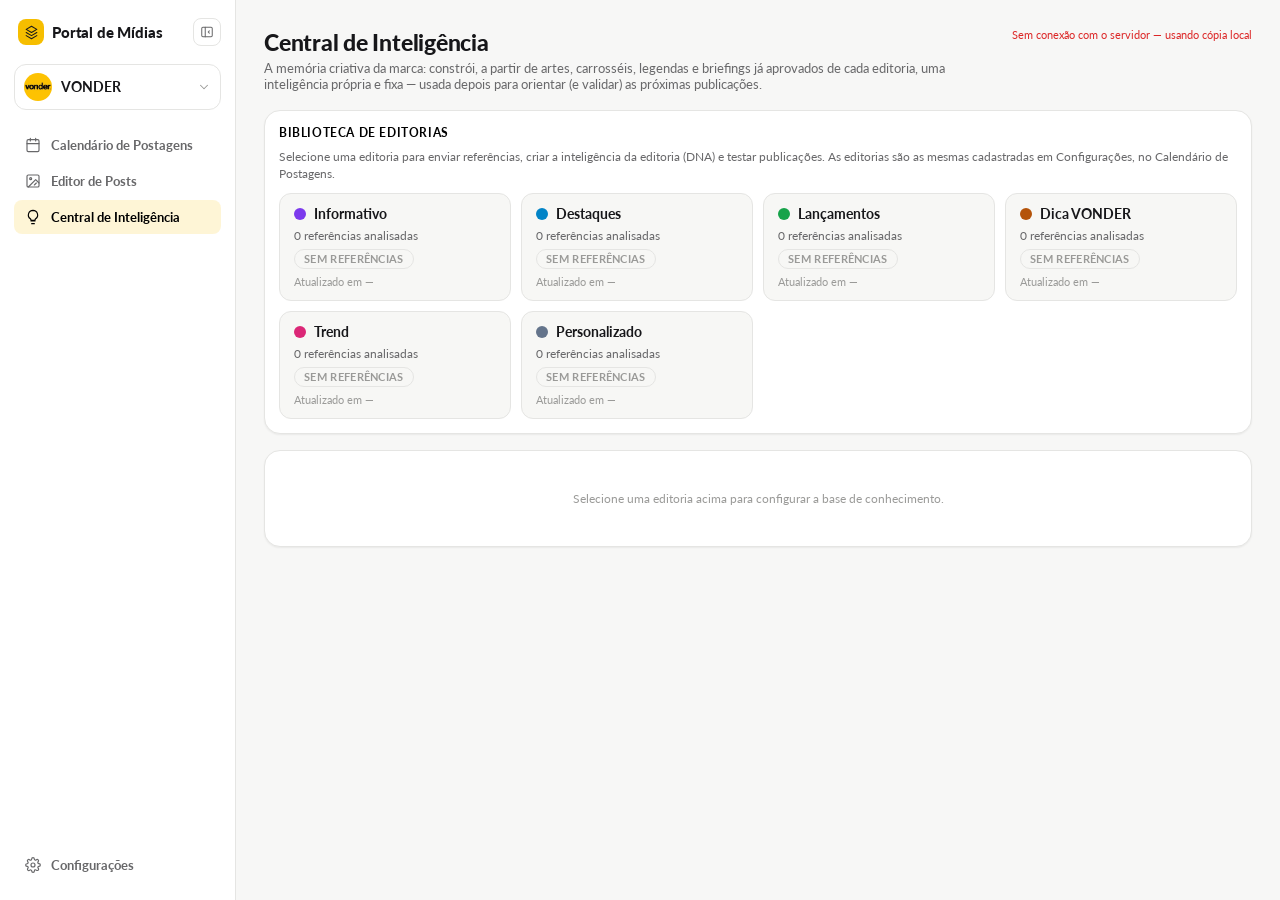
==== commit 13606144: "Add files via upload" ====
--- a/intelligence-center.html
+++ b/intelligence-center.html
@@ -217,6 +217,7 @@
     </div>
   </div>
 
+  <script src="sync-backend.js"></script>
   <script src="portal-shell.js"></script>
   <script src="intelligence-data.js"></script>
   <script src="intelligence-center.js"></script>
--- a/styles.css
+++ b/styles.css
@@ -53,6 +53,9 @@
     .portal-nav-item svg{flex-shrink:0}
     .portal-nav-item:hover{background:var(--surface-muted);color:var(--text)}
     .portal-nav-item.active{background:var(--accent-weak);color:var(--accent-ink)}
+    /* variante <button> (ex.: "Configurações" no rodapé da sidebar) — mesma aparência do link,
+       só zerando o chrome nativo do elemento */
+    button.portal-nav-item{width:100%;border:0;background:transparent;font-family:inherit;cursor:pointer;text-align:left}
 
     /* Botão de recolher/expandir a sidebar — quadradinho só com ícone, ao lado da logo
        (mesmo estilo compacto do toggle "|←" de referência) */
@@ -213,7 +216,6 @@
        ícones soltos (✕ de remover) — ambas as classes .btn.small e .btn.ghost.small compartilham a
        mesma altura reduzida, para não desalinhar quando aparecem juntas numa mesma linha */
     .btn.ghost.small,.btn.small{height:28px;padding:0 10px;font-size:12px}
-    .btn.ghost.btn--active{background:var(--accent-weak);color:var(--accent-ink);border-color:var(--accent-ink)}
     .btn.ghost.danger{color:var(--danger);border-color:var(--danger-border)}
     .btn.ghost.danger:hover{background:var(--danger-bg);border-color:var(--danger)}
     .btn-icon{width:32px;height:32px;border-radius:var(--radius-sm);border:1px solid var(--border);background:var(--card);color:var(--muted);font-size:16px;cursor:pointer;display:flex;align-items:center;justify-content:center;transition:background .12s,color .12s,border-color .12s}
@@ -284,7 +286,7 @@
     .view-toggle button{border:0;background:transparent;padding:6px 14px;border-radius:8px;font-size:12.5px;font-weight:700;color:var(--muted);cursor:pointer;font-family:inherit;transition:background .12s,color .12s}
     .view-toggle button.active{background:var(--card);color:var(--accent-ink);box-shadow:var(--shadow-sm)}
 
-    /* Abas de canal (Todas, Instagram, Twitter...), geradas dinamicamente pelo JS.
+    /* Abas de canal (Todas, Instagram, LinkedIn...), geradas dinamicamente pelo JS.
        "Todas" fica como pill de texto; as redes viram círculos só com o ícone, do mesmo
        tamanho/altura da pill pra alinhar. Rede não selecionada fica em P&B (grayscale);
        ao selecionar "Todas" (classe .all-active no container), todas ficam coloridas. */
@@ -306,15 +308,6 @@
     #tabs button.icon-only.ghost:hover svg{opacity:.8}
     #tabs.all-active button.icon-only.ghost .net-icon-img,
     #tabs.all-active button.icon-only.ghost svg{filter:none;opacity:1}
-
-    /* Filtro rápido de status na toolbar (ícone + cor + nome, clique alterna) — permite escanear
-       o mês por etapa sem abrir o modal de Filtros, na mesma linha em que os cards já aparecem */
-    .status-filter-label{font-size:11px;font-weight:700;color:var(--text-faint);text-transform:uppercase;letter-spacing:.05em;flex-shrink:0}
-    .status-filter-row{display:flex;gap:6px;flex-wrap:wrap}
-    .status-filter-chip{display:inline-flex;align-items:center;gap:5px;padding:5px 11px 5px 9px;border-radius:var(--radius-sm);border:1px solid var(--border);background:var(--card);font-size:12px;font-weight:700;color:var(--muted);cursor:pointer;user-select:none;transition:background .12s,border-color .12s,color .12s}
-    .status-filter-chip:hover{border-color:var(--border-strong);color:var(--text)}
-    .status-filter-chip svg{width:13px;height:13px;flex-shrink:0}
-    .status-filter-chip.active{background:var(--st-weak,var(--accent-weak));border-color:var(--st-color,var(--accent-ink));color:var(--st-color,var(--accent-ink))}
 
     /* Chips (pílulas de rádio/checkbox usadas em vários modais) */
     .chip{display:inline-flex;align-items:center;gap:6px;padding:6px 11px;border-radius:var(--radius-sm);border:1px solid var(--border);background:var(--card);font-family:var(--base-font-family);font-size:12.5px;font-weight:700;line-height:1.25;cursor:pointer;user-select:none;transition:background .12s,border-color .12s,color .12s;color:var(--text)}
@@ -381,13 +374,24 @@
     /* nome da data comemorativa (feriado/data comercial), ao lado do número do dia — ver
        commemorativeDateName() em app.js. Trunca com "..." na grade do mês (pouco espaço
        horizontal); o title="" no elemento mostra o nome completo ao passar o mouse. */
-    .holiday-name{font-size:12px;font-weight:300;font-style:italic;color:var(--accent-ink);white-space:nowrap;overflow:hidden;text-overflow:ellipsis;min-width:0;flex:1}
+    .holiday-name{font-size:12px;font-weight:300;font-style:italic;color:var(--accent-ink);white-space:nowrap;overflow:hidden;text-overflow:ellipsis;min-width:0;flex:1;cursor:pointer;text-decoration:underline;text-decoration-color:transparent;text-underline-offset:2px;transition:text-decoration-color .12s}
+    .holiday-name:hover{text-decoration-color:currentColor}
     .week-day-head .holiday-name{white-space:normal;overflow:visible;text-overflow:clip;flex:none;line-height:1.3}
     /* contador "x/y" fica discreto (opacidade reduzida) pra não competir com a data */
     .day-count{font-size:10.5px;font-weight:700;padding:2px 8px;border-radius:var(--radius-sm);background:var(--surface-muted);color:var(--muted);border:1px solid var(--border);white-space:nowrap;opacity:.55;transition:opacity .12s;flex-shrink:0}
     .day:hover .day-count{opacity:.85}
     .day-count.low{background:var(--danger-bg);color:var(--danger);border-color:var(--danger-border)}
     .day-count.ok{background:var(--success-bg);color:var(--success);border-color:var(--success-border)}
+    /* agrupa contador + ícone de status pra ficarem colados um no outro, mesmo com o .day-head
+       pai usando justify-content:space-between entre data/feriado/contador */
+    .day-count-wrap{display:flex;align-items:center;gap:4px;flex-shrink:0}
+    /* ícone ao lado do contador: avisa se algum card do dia tem campo essencial faltando (triângulo
+       amarelo de alerta) ou se todos estão completos (círculo verde) — só existe quando o dia tem
+       pelo menos um card. Cor do alerta é fixa (não segue --accent do tema), pra continuar lendo
+       como "atenção" mesmo se o usuário escolher um tema de cor amarelo/dourado */
+    .day-status-icon{width:14px;height:14px;display:flex;align-items:center;justify-content:center;flex-shrink:0;cursor:help}
+    .day-status-icon.is-complete{border-radius:50%;background:var(--success);color:#1a1a1a;font-size:9.5px;font-weight:900;line-height:1}
+    .day-status-icon.is-pending svg{width:100%;height:100%}
     .posts{margin-top:8px;flex:1;overflow:hidden;position:relative;display:flex;flex-direction:column}
     .more-badge{position:absolute;right:8px;bottom:8px;background:var(--card);border-radius:var(--radius-sm);padding:3px 9px;border:1px solid var(--border);font-size:11px;font-weight:700;color:var(--accent-ink);box-shadow:var(--shadow-sm);cursor:pointer}
     .more-badge:hover{background:var(--accent-weak)}
@@ -421,7 +425,6 @@
     .event-subtitle{font-size:10.5px;color:var(--muted)}
     .event-nets{display:flex;flex-wrap:wrap;align-items:center;gap:5px;margin-bottom:8px}
     .event-net-icon{display:inline-flex;align-items:center}
-    .select-checkbox{position:absolute;top:6px;right:6px;width:16px;height:16px;margin:0;z-index:5}
 
     /* Menu "⋮" de ações do card (duplicar/excluir), no card do calendário e na linha da lista */
     .event-menu-btn{position:absolute;top:2px;right:2px;width:20px;height:20px;border:none;background:transparent;color:var(--text-faint);cursor:pointer;border-radius:6px;font-size:14px;line-height:1;display:flex;align-items:center;justify-content:center;z-index:6;font-family:inherit}
@@ -560,11 +563,16 @@
        clique do border-radius nunca fica cortado no meio de uma faixa, só nos cantos reais da caixa. */
     .modal-backdrop{position:fixed;inset:0;background:var(--backdrop);display:none;align-items:center;justify-content:center;z-index:60;padding:20px}
     .modal{position:relative;background:var(--card);border-radius:var(--radius-lg);max-width:820px;width:100%;max-height:90vh;box-shadow:var(--shadow-lg);display:flex;flex-direction:column;overflow:hidden}
+    .modal-sm{max-width:420px}
     /* modal de Configurações: mais largo, para caber o menu lateral + o conteúdo da seção */
     .modal.modal--wide{max-width:900px}
+    /* modais mais simples (ex.: Exportar briefing), sem menu lateral nem grade — não precisam da largura padrão */
+    .modal.modal--narrow{max-width:440px}
     .modal-header{flex:0 0 auto;display:flex;align-items:center;justify-content:space-between;gap:10px;padding:16px 18px;border-bottom:1px solid var(--border)}
     .modal-header h2{margin:0}
     .modal-header-actions{display:flex;align-items:center;gap:2px;flex-shrink:0}
+    /* Agrupa o botão "Voltar" (quando presente) com o título, à esquerda do header */
+    .modal-header-title{display:flex;align-items:center;gap:6px;min-width:0}
     .modal-body{flex:1 1 auto;overflow-y:auto;padding:16px 18px}
     .modal-footer{flex:0 0 auto;display:flex;gap:8px;justify-content:flex-end;padding:14px 18px;border-top:1px solid var(--border)}
     /* modal sem rodapé de botões (ex: "Postagens do dia") — o body já encosta no canto de baixo */
@@ -573,6 +581,9 @@
        posicionado sobre o texto do título */
     .modal-close{position:static;width:28px;height:28px;border:0;background:transparent;color:var(--muted);font-size:15px;line-height:1;border-radius:8px;cursor:pointer;display:flex;align-items:center;justify-content:center;transition:background .12s,color .12s}
     .modal-close:hover{background:var(--surface-muted);color:var(--text)}
+    /* Botão "Voltar" (ícone + texto), à esquerda do título do modal */
+    .modal-back-btn{position:static;flex-shrink:0;border:0;background:transparent;color:var(--muted);font:inherit;font-size:12.5px;font-weight:600;line-height:1;border-radius:8px;cursor:pointer;display:flex;align-items:center;gap:4px;padding:6px 8px 6px 6px;transition:background .12s,color .12s}
+    .modal-back-btn:hover{background:var(--surface-muted);color:var(--text)}
 
     /* Menu lateral de Configurações: categorias à esquerda, conteúdo da seção selecionada à direita */
     .settings-layout{display:flex;gap:18px;min-height:380px}
@@ -667,6 +678,19 @@
     .product-chip .pc-remove{border:0;background:var(--surface-muted);color:var(--muted);cursor:pointer;font-size:13px;padding:4px 8px;border-radius:8px;flex-shrink:0;font-family:inherit;display:inline-flex;align-items:center;justify-content:center}
     .product-chip .pc-remove:hover{background:var(--danger-bg-strong);color:var(--danger)}
 
+    /* Modal "Aplicar editoria ao mês" — uma linha por data gerada pelo agendamento fixo */
+    .ae-list{display:flex;flex-direction:column;gap:10px}
+    .ae-row{border:1px solid var(--border);border-radius:var(--radius-md);padding:10px 12px;background:var(--card);transition:opacity .12s}
+    .ae-row.ae-row-inactive{opacity:.55}
+    .ae-row.ae-row-inactive .ae-row-body{display:none}
+    .ae-row-head{display:flex;align-items:center;justify-content:space-between;gap:10px;flex-wrap:wrap}
+    .ae-row-check{display:flex;align-items:center;gap:8px;font-weight:700;font-size:13px;cursor:pointer;user-select:none}
+    .ae-row-check input{margin:0}
+    .ae-date-label{text-transform:capitalize}
+    .ae-row-body{display:flex;flex-direction:column;gap:6px;margin-top:10px;padding-top:10px;border-top:1px solid var(--border)}
+    .ae-row-body label{font-size:11px;color:var(--muted)}
+    .ae-row-body .selected-products{margin-top:2px}
+
     /* Seções agrupadas dentro dos formulários dos modais (ex: "Conteúdo", "Categorização") */
     .form-group{background:var(--surface-muted);border:1px solid var(--border);border-radius:var(--radius-md);padding:14px 16px;margin-bottom:12px}
     .form-group:last-child{margin-bottom:0}
@@ -694,8 +718,6 @@
     .cs-card{padding:9px 10px;border:1px solid var(--border);border-radius:var(--radius-sm);background:var(--surface-muted)}
     .cs-editoria{display:inline-block;font-size:10px;font-weight:700;text-transform:uppercase;letter-spacing:.03em;color:var(--accent-ink);margin-bottom:4px}
     .cs-subject{font-size:12.5px;font-weight:700;color:var(--text);line-height:1.4}
-    .cs-structure{font-size:11.5px;line-height:1.55;color:var(--muted);margin-top:4px}
-    .cs-structure b{color:var(--text)}
     .cs-actions{display:flex;justify-content:flex-end;margin-top:7px}
     .cs-use{border:0;background:var(--accent);color:var(--on-accent);font-weight:700;font-size:11.5px;height:24px;padding:0 10px;border-radius:var(--radius-sm);cursor:pointer;flex-shrink:0;font-family:inherit}
     .cs-use:hover{background:var(--accent-hover)}
@@ -713,6 +735,18 @@
     .bp-separator{color:var(--border-strong);font-size:11px;letter-spacing:1px;line-height:1;white-space:nowrap;overflow:hidden;margin:10px 0}
     .bp-content{margin-top:2px}
     .bp-content-label{font-size:10px;font-weight:700;text-transform:uppercase;letter-spacing:.04em;color:var(--accent-ink);margin-bottom:5px}
+    .bp-row-link{color:var(--accent-ink);text-decoration:underline;cursor:pointer}
+    .bp-row-images{display:flex;flex-wrap:wrap;gap:6px;min-width:0}
+    .bp-ref-thumb{width:52px;height:52px;object-fit:cover;border-radius:8px;border:1px solid var(--border);background:var(--card)}
+
+    /* Imagens de referência anexadas no campo "Referências salvas em:" (upload local,
+       comprimido/redimensionado no navegador) — miniaturas com botão de remover, refletidas na
+       pré-visualização do briefing e embutidas no .docx exportado */
+    .reference-images-list{display:flex;flex-wrap:wrap;gap:8px;margin-top:8px}
+    .ref-image-thumb{position:relative;width:64px;height:64px;border-radius:10px;overflow:hidden;border:1px solid var(--border);background:var(--surface-muted);flex-shrink:0}
+    .ref-image-thumb img{width:100%;height:100%;object-fit:cover;display:block}
+    .ref-image-remove{position:absolute;top:2px;right:2px;width:18px;height:18px;border-radius:50%;border:0;background:rgba(0,0,0,.55);color:#fff;cursor:pointer;display:flex;align-items:center;justify-content:center;padding:0;line-height:1}
+    .ref-image-remove:hover{background:var(--danger)}
 
     /* ============================================================
        Layout de página inteira com menu lateral (usado pela Central de Inteligência,
@@ -736,12 +770,6 @@
     /* texto de apoio discreto abaixo de um h3 de seção, explicando pra que serve o cadastro */
     .bg-section-desc{font-size:11.5px;color:var(--muted);margin:-4px 0 2px;line-height:1.5}
 
-    /* formulário de "adicionar item" acima de cada lista cadastrável — mesmos campos empilhados
-       numa caixa tracejada, para diferenciar visualmente de um item já salvo (ver .bg-list-row) */
-    .bg-add-form{display:flex;flex-direction:column;gap:8px;margin-top:8px;padding:12px;border:1px dashed var(--border-strong);border-radius:var(--radius-md);background:var(--card)}
-    .bg-add-form-row{display:flex;gap:8px;flex-wrap:wrap}
-    .bg-add-form-row > *{flex:1 1 160px;min-width:140px}
-
     /* lista de itens já cadastrados — uma .bg-list-row por item, com título + subtítulo(s) à
        esquerda e um botão de remover à direita; usada pelas listas de referências da Central
        de Inteligência (artes, legendas, briefings — ver intelligence-center.js) */
@@ -754,10 +782,6 @@
     .bg-list-row a:hover{text-decoration:underline}
     .bg-list-row .btn-icon{flex-shrink:0}
     .bg-empty{font-size:12px;color:var(--text-faint);padding:10px 2px}
-
-    /* ícone de arquivo genérico (documento/vídeo) — usado nas listas de referência da
-       Central de Inteligência (ver intelligence-center.js) */
-    .bg-file-icon{width:34px;height:34px;border-radius:var(--radius-sm);background:var(--card);color:var(--muted);display:flex;align-items:center;justify-content:center;flex-shrink:0;border:1px solid var(--border)}
 
     .bp-content-text{font-size:13px;line-height:1.6;color:var(--text)}
 
